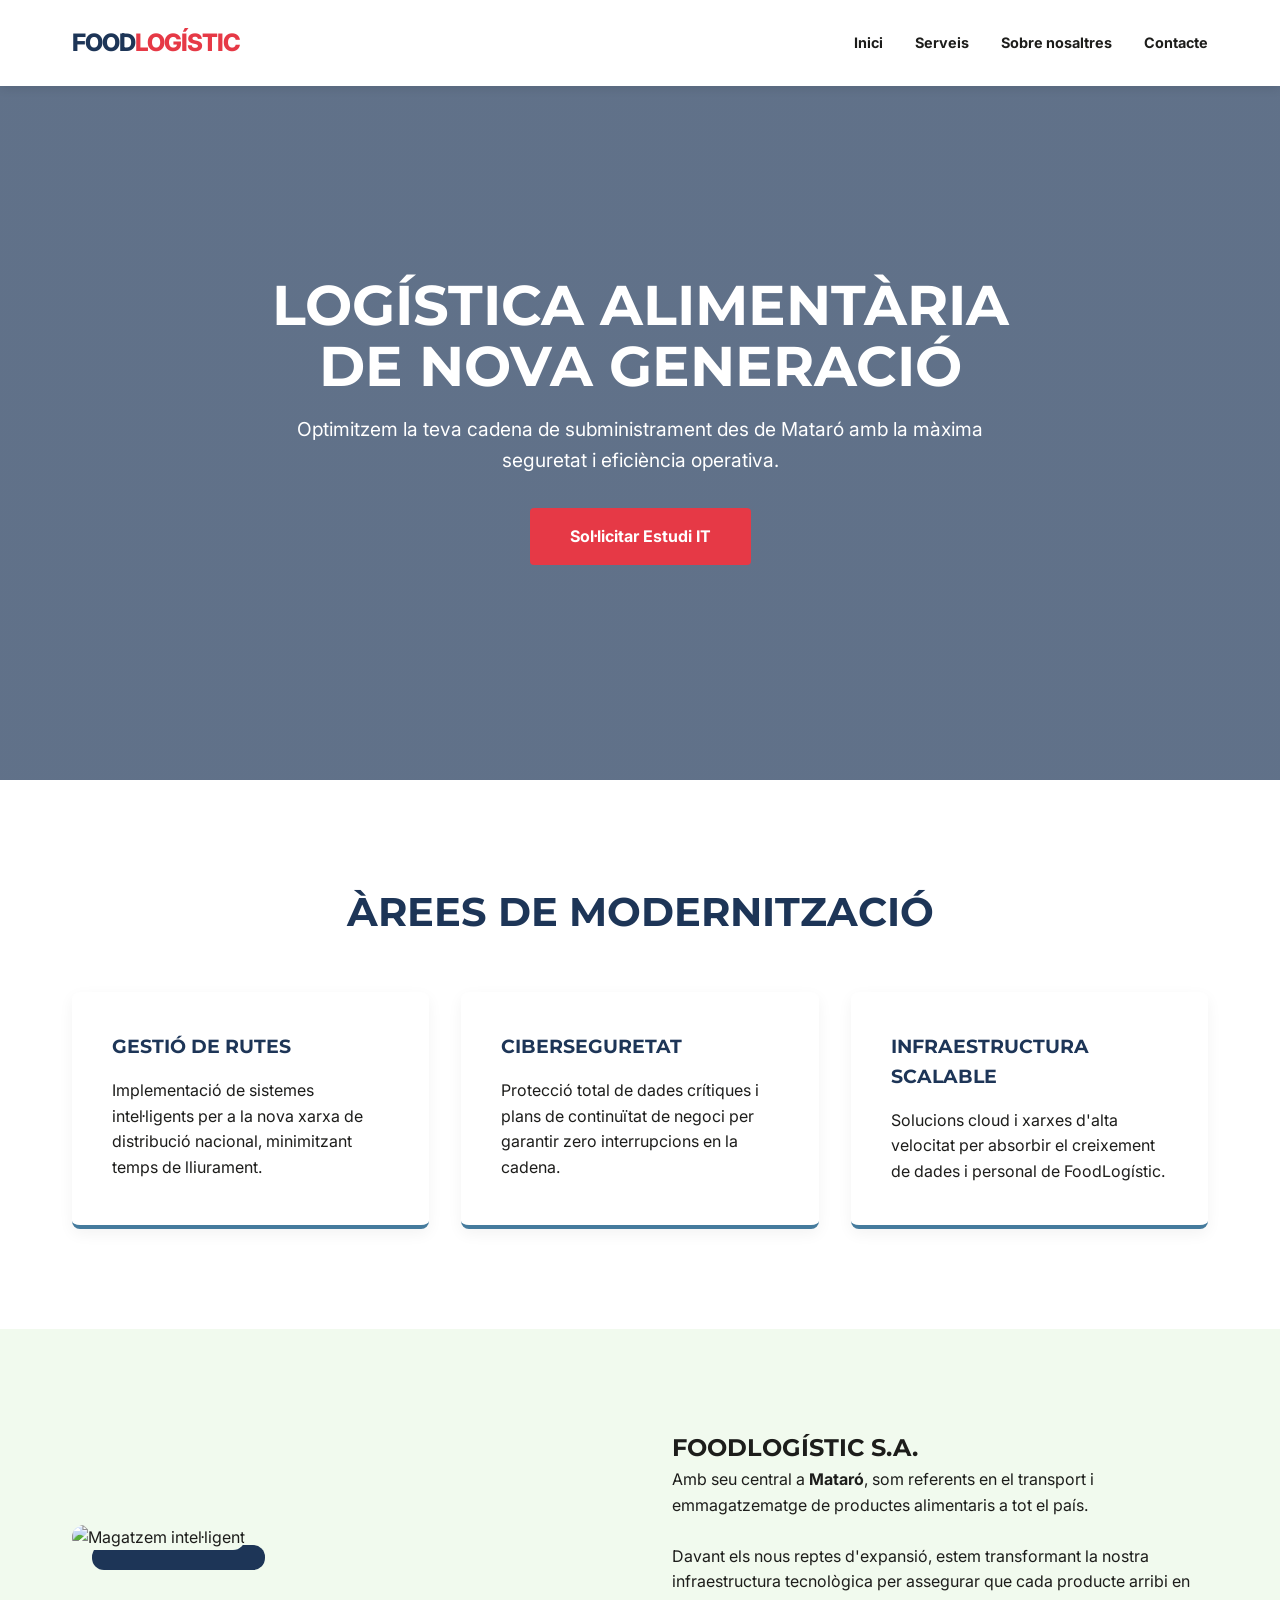
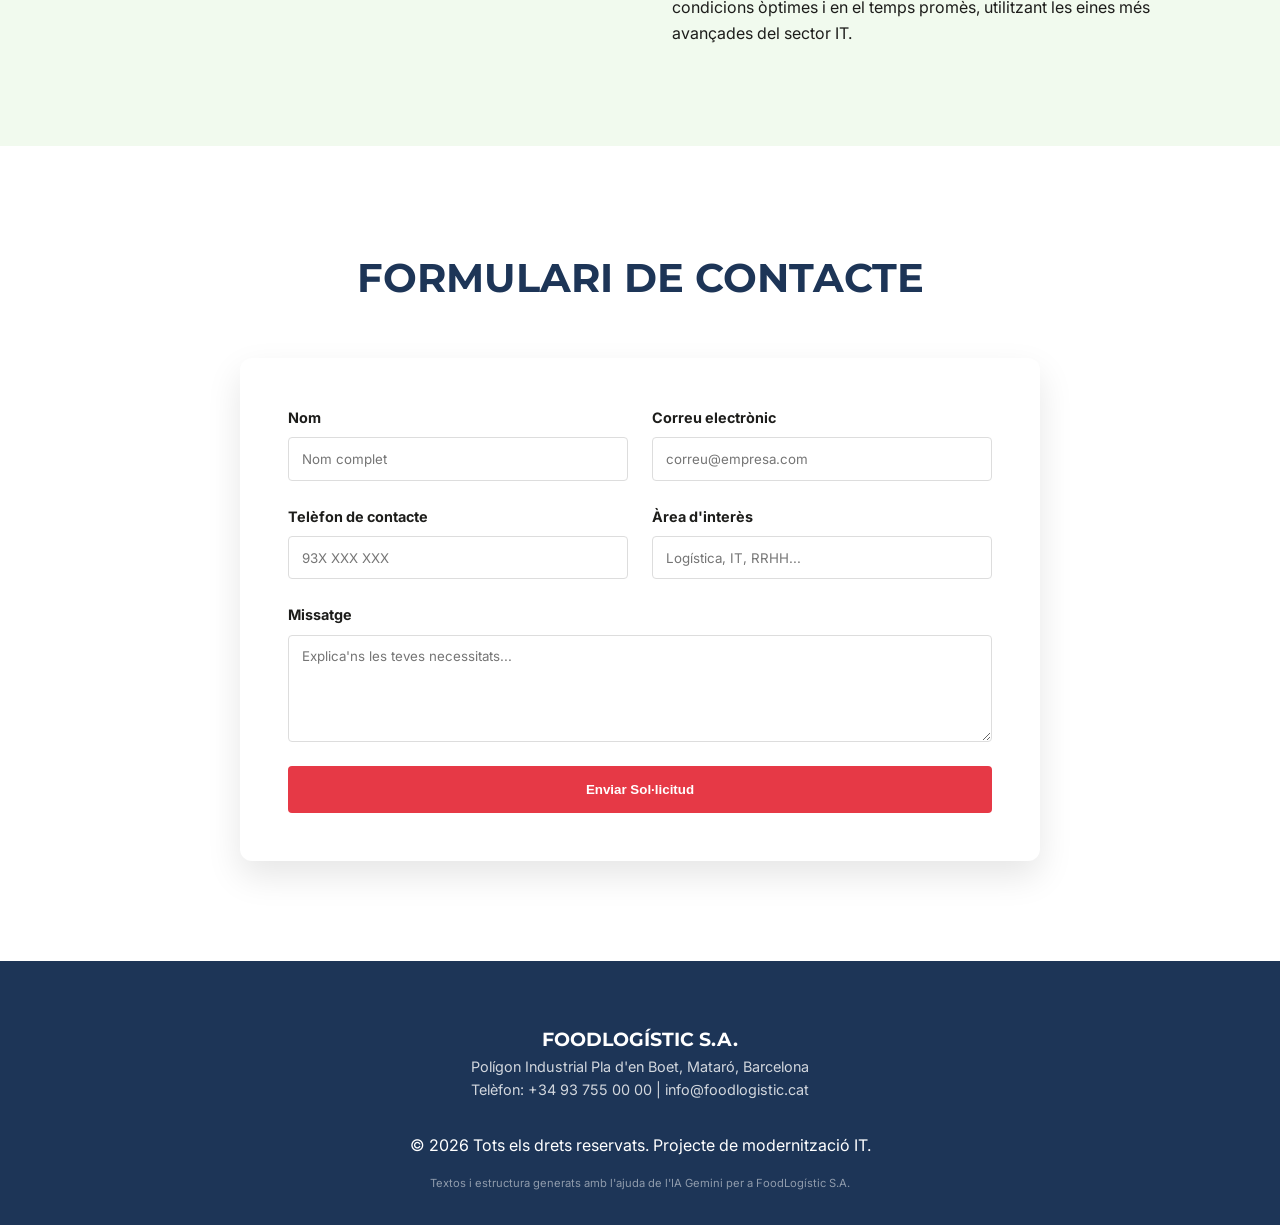
==== docs/index.html @ 60eb93a6 "xxx" ====
<!DOCTYPE html>
<html lang="ca">
<head>
    <meta charset="UTF-8">
    <meta name="viewport" content="width=device-width, initial-scale=1.0">
    <title>FoodLogístic S.A. | Logística Alimentària a Mataró</title>
    
    <link href="https://fonts.googleapis.com/css2?family=Inter:wght@400;700&family=Montserrat:wght@800&display=swap" rel="stylesheet">
    
    <style>
        /* --- VARIABLES CSS --- */
        :root {
            --primary: #e63946;        /* Vermell Accent */
            --secondary: #1d3557;      /* Blau Corporatiu */
            --accent: #457b9d;         /* Blau Clar */
            --bg-light: #f1faee;       /* Fons clar */
            --text-dark: #1d1d1b;      /* Text principal */
            --white: #ffffff;
            --transition: all 0.3s ease;
        }

        /* --- RESET I ESTILS GENERALS --- */
        * {
            margin: 0;
            padding: 0;
            box-sizing: border-box;
        }

        body {
            font-family: 'Inter', sans-serif;
            line-height: 1.6;
            color: var(--text-dark);
            scroll-behavior: smooth;
        }

        .container {
            max-width: 1200px;
            margin: 0 auto;
            padding: 0 2rem;
        }

        h1, h2, h3 {
            font-family: 'Montserrat', sans-serif;
            text-transform: uppercase;
        }

        ul { list-style: none; }
        a { text-decoration: none; color: inherit; }

        /* --- NAVEGACIÓ --- */
        header {
            background-color: var(--white);
            padding: 1.5rem 0;
            position: fixed;
            width: 100%;
            top: 0;
            z-index: 1000;
            box-shadow: 0 2px 10px rgba(0,0,0,0.1);
        }

        nav {
            display: flex;
            justify-content: space-between;
            align-items: center;
        }

        .logo {
            font-size: 1.5rem;
            font-weight: 800;
            color: var(--secondary);
            letter-spacing: -1px;
        }

        .logo span { color: var(--primary); }

        .nav-links {
            display: flex;
            gap: 2rem;
        }

        .nav-links a {
            font-weight: 700;
            font-size: 0.9rem;
            transition: var(--transition);
        }

        .nav-links a:hover { color: var(--primary); }

        /* --- SECCIÓ INICI (HERO) --- */
        #inici {
            height: 80vh;
            background: linear-gradient(rgba(29, 53, 87, 0.7), rgba(29, 53, 87, 0.7)), 
                        url('https://images.unsplash.com/photo-1586528116311-ad8dd3c8310d?auto=format&fit=crop&q=80&w=1600') no-repeat center center/cover;
            display: flex;
            align-items: center;
            justify-content: center;
            text-align: center;
            color: var(--white);
            margin-top: 60px;
        }

        .hero-content h1 { font-size: 3.5rem; margin-bottom: 1rem; line-height: 1.1; }
        .hero-content p { font-size: 1.2rem; margin-bottom: 2rem; max-width: 700px; margin-inline: auto; }

        .btn {
            display: inline-block;
            padding: 1rem 2.5rem;
            background-color: var(--primary);
            color: var(--white);
            font-weight: 700;
            border-radius: 4px;
            transition: var(--transition);
            border: none;
            cursor: pointer;
        }

        .btn:hover { background-color: #c92a35; transform: translateY(-3px); }

        /* --- SECCIÓ SERVEIS --- */
        section { padding: 100px 0; }
        .section-title { text-align: center; margin-bottom: 3rem; font-size: 2.5rem; color: var(--secondary); }

        .services-grid {
            display: grid;
            grid-template-columns: repeat(auto-fit, minmax(300px, 1fr));
            gap: 2rem;
        }

        .service-card {
            background: var(--white);
            padding: 2.5rem;
            border-radius: 8px;
            box-shadow: 0 5px 15px rgba(0,0,0,0.05);
            border-bottom: 4px solid var(--accent);
            transition: var(--transition);
        }

        .service-card:hover { transform: translateY(-10px); border-bottom-color: var(--primary); }
        .service-card h3 { margin-bottom: 1rem; color: var(--secondary); }

        /* --- SOBRE NOSALTRES --- */
        #sobre-nosaltres { background-color: var(--bg-light); }
        .about-flex { display: flex; align-items: center; gap: 4rem; flex-wrap: wrap; }
        .about-text { flex: 1; min-width: 300px; }
        .about-image { flex: 1; min-width: 300px; }
        .about-image img { width: 100%; border-radius: 12px; box-shadow: 20px 20px 0 var(--secondary); }

        /* --- CONTACTE (FORMULARI) --- */
        .contact-wrapper {
            max-width: 800px;
            margin: 0 auto;
            background: var(--white);
            padding: 3rem;
            border-radius: 12px;
            box-shadow: 0 15px 35px rgba(0,0,0,0.1);
        }

        .form-grid {
            display: grid;
            grid-template-columns: 1fr 1fr;
            gap: 1.5rem;
            margin-bottom: 1.5rem;
        }

        .form-group { display: flex; flex-direction: column; }
        .form-group label { font-weight: 700; margin-bottom: 0.5rem; font-size: 0.9rem; }
        .form-group input, .form-group textarea {
            padding: 0.8rem;
            border: 1px solid #ddd;
            border-radius: 4px;
            font-family: inherit;
        }

        .full-width { grid-column: span 2; }

        #form-feedback {
            display: none;
            margin-top: 1.5rem;
            padding: 1rem;
            background-color: #d4edda;
            color: #155724;
            border-radius: 4px;
            text-align: center;
        }

        /* --- FOOTER --- */
        footer {
            background-color: var(--secondary);
            color: var(--white);
            padding: 4rem 0 2rem;
            text-align: center;
        }

        .footer-info { margin-bottom: 2rem; }
        .footer-info p { opacity: 0.8; font-size: 0.9rem; }

        /* --- RESPONSIVE --- */
        @media (max-width: 768px) {
            .nav-links { display: none; }
            .hero-content h1 { font-size: 2.2rem; }
            .form-grid { grid-template-columns: 1fr; }
            .full-width { grid-column: span 1; }
        }
    </style>
</head>
<body>

    <header>
        <div class="container">
            <nav>
                <div class="logo">FOOD<span>LOGÍSTIC</span></div>
                <ul class="nav-links">
                    <li><a href="#inici">Inici</a></li>
                    <li><a href="#serveis">Serveis</a></li>
                    <li><a href="#sobre-nosaltres">Sobre nosaltres</a></li>
                    <li><a href="#contacte">Contacte</a></li>
                </ul>
            </nav>
        </div>
    </header>

    <main>
        <section id="inici">
            <div class="container">
                <div class="hero-content">
                    <h1>Logística Alimentària <br>de Nova Generació</h1>
                    <p>Optimitzem la teva cadena de subministrament des de Mataró amb la màxima seguretat i eficiència operativa.</p>
                    <a href="#contacte" class="btn">Sol·licitar Estudi IT</a>
                </div>
            </div>
        </section>

        <section id="serveis">
            <div class="container">
                <h2 class="section-title">Àrees de Modernització</h2>
                <div class="services-grid">
                    <div class="service-card">
                        <h3>Gestió de Rutes</h3>
                        <p>Implementació de sistemes intel·ligents per a la nova xarxa de distribució nacional, minimitzant temps de lliurament.</p>
                    </div>
                    <div class="service-card">
                        <h3>Ciberseguretat</h3>
                        <p>Protecció total de dades crítiques i plans de continuïtat de negoci per garantir zero interrupcions en la cadena.</p>
                    </div>
                    <div class="service-card">
                        <h3>Infraestructura Scalable</h3>
                        <p>Solucions cloud i xarxes d'alta velocitat per absorbir el creixement de dades i personal de FoodLogístic.</p>
                    </div>
                </div>
            </div>
        </section>

        <section id="sobre-nosaltres">
            <div class="container">
                <div class="about-flex">
                    <div class="about-image">
                        <img src="https://images.unsplash.com/photo-1553413077-190dd305871c?auto=format&fit=crop&q=80&w=800" alt="Magatzem intel·ligent">
                    </div>
                    <div class="about-text">
                        <h2>FoodLogístic S.A.</h2>
                        <p>Amb seu central a <strong>Mataró</strong>, som referents en el transport i emmagatzematge de productes alimentaris a tot el país.</p>
                        <br>
                        <p>Davant els nous reptes d'expansió, estem transformant la nostra infraestructura tecnològica per assegurar que cada producte arribi en condicions òptimes i en el temps promès, utilitzant les eines més avançades del sector IT.</p>
                    </div>
                </div>
            </div>
        </section>

        <section id="contacte">
            <div class="container">
                <h2 class="section-title">Formulari de Contacte</h2>
                <div class="contact-wrapper">
                    <form id="foodLogisticForm">
                        <div class="form-grid">
                            <div class="form-group">
                                <label for="nom">Nom</label>
                                <input type="text" id="nom" name="nom" required placeholder="Nom complet">
                            </div>
                            <div class="form-group">
                                <label for="email">Correu electrònic</label>
                                <input type="email" id="email" name="email" required placeholder="correu@empresa.com">
                            </div>
                            <div class="form-group">
                                <label for="telefon">Telèfon de contacte</label>
                                <input type="tel" id="telefon" name="telefon" placeholder="93X XXX XXX">
                            </div>
                            <div class="form-group">
                                <label for="area">Àrea d'interès</label>
                                <input type="text" id="area" placeholder="Logística, IT, RRHH...">
                            </div>
                            <div class="form-group full-width">
                                <label for="missatge">Missatge</label>
                                <textarea id="missatge" name="missatge" rows="5" required placeholder="Explica'ns les teves necessitats..."></textarea>
                            </div>
                        </div>
                        <button type="submit" class="btn" style="width: 100%;">Enviar Sol·licitud</button>
                    </form>
                    <div id="form-feedback">
                        S'ha enviat el missatge correctament. El departament corresponent es posarà en contacte amb vosaltres.
                    </div>
                </div>
            </div>
        </section>
    </main>

    <footer>
        <div class="container">
            <div class="footer-info">
                <h3>FOODLOGÍSTIC S.A.</h3>
                <p>Polígon Industrial Pla d'en Boet, Mataró, Barcelona</p>
                <p>Telèfon: +34 93 755 00 00 | info@foodlogistic.cat</p>
            </div>
            <p>&copy; 2026 Tots els drets reservats. Projecte de modernització IT.</p>
            <p style="font-size: 0.7rem; margin-top: 1rem; opacity: 0.5;">Textos i estructura generats amb l'ajuda de l'IA Gemini per a FoodLogístic S.A.</p>
        </div>
    </footer>

    <script>
        document.addEventListener('DOMContentLoaded', () => {
            const form = document.getElementById('foodLogisticForm');
            const feedback = document.getElementById('form-feedback');

            /**
             * Gestió de l'enviament del formulari
             */
            form.addEventListener('submit', (e) => {
                e.preventDefault();

                // Recollida de dades
                const dades = {
                    nom: document.getElementById('nom').value,
                    email: document.getElementById('email').value,
                    tel: document.getElementById('telefon').value,
                    msg: document.getElementById('missatge').value
                };

                // Simulació d'enviament
                console.log("Processant enviament per a FoodLogístic...", dades);

                // Resposta visual
                form.style.opacity = '0.3';
                form.style.pointerEvents = 'none';
                feedback.style.display = 'block';

                // Neteja opcional després de 5 segons
                setTimeout(() => {
                    form.reset();
                    form.style.opacity = '1';
                    form.style.pointerEvents = 'all';
                    feedback.style.display = 'none';
                }, 5000);
            });

            /**
             * Efecte de capçalera al fer scroll
             */
            window.addEventListener('scroll', () => {
                const header = document.querySelector('header');
                if (window.scrollY > 50) {
                    header.style.padding = '0.8rem 0';
                } else {
                    header.style.padding = '1.5rem 0';
                }
            });
        });
    </script>
</body>
</html>
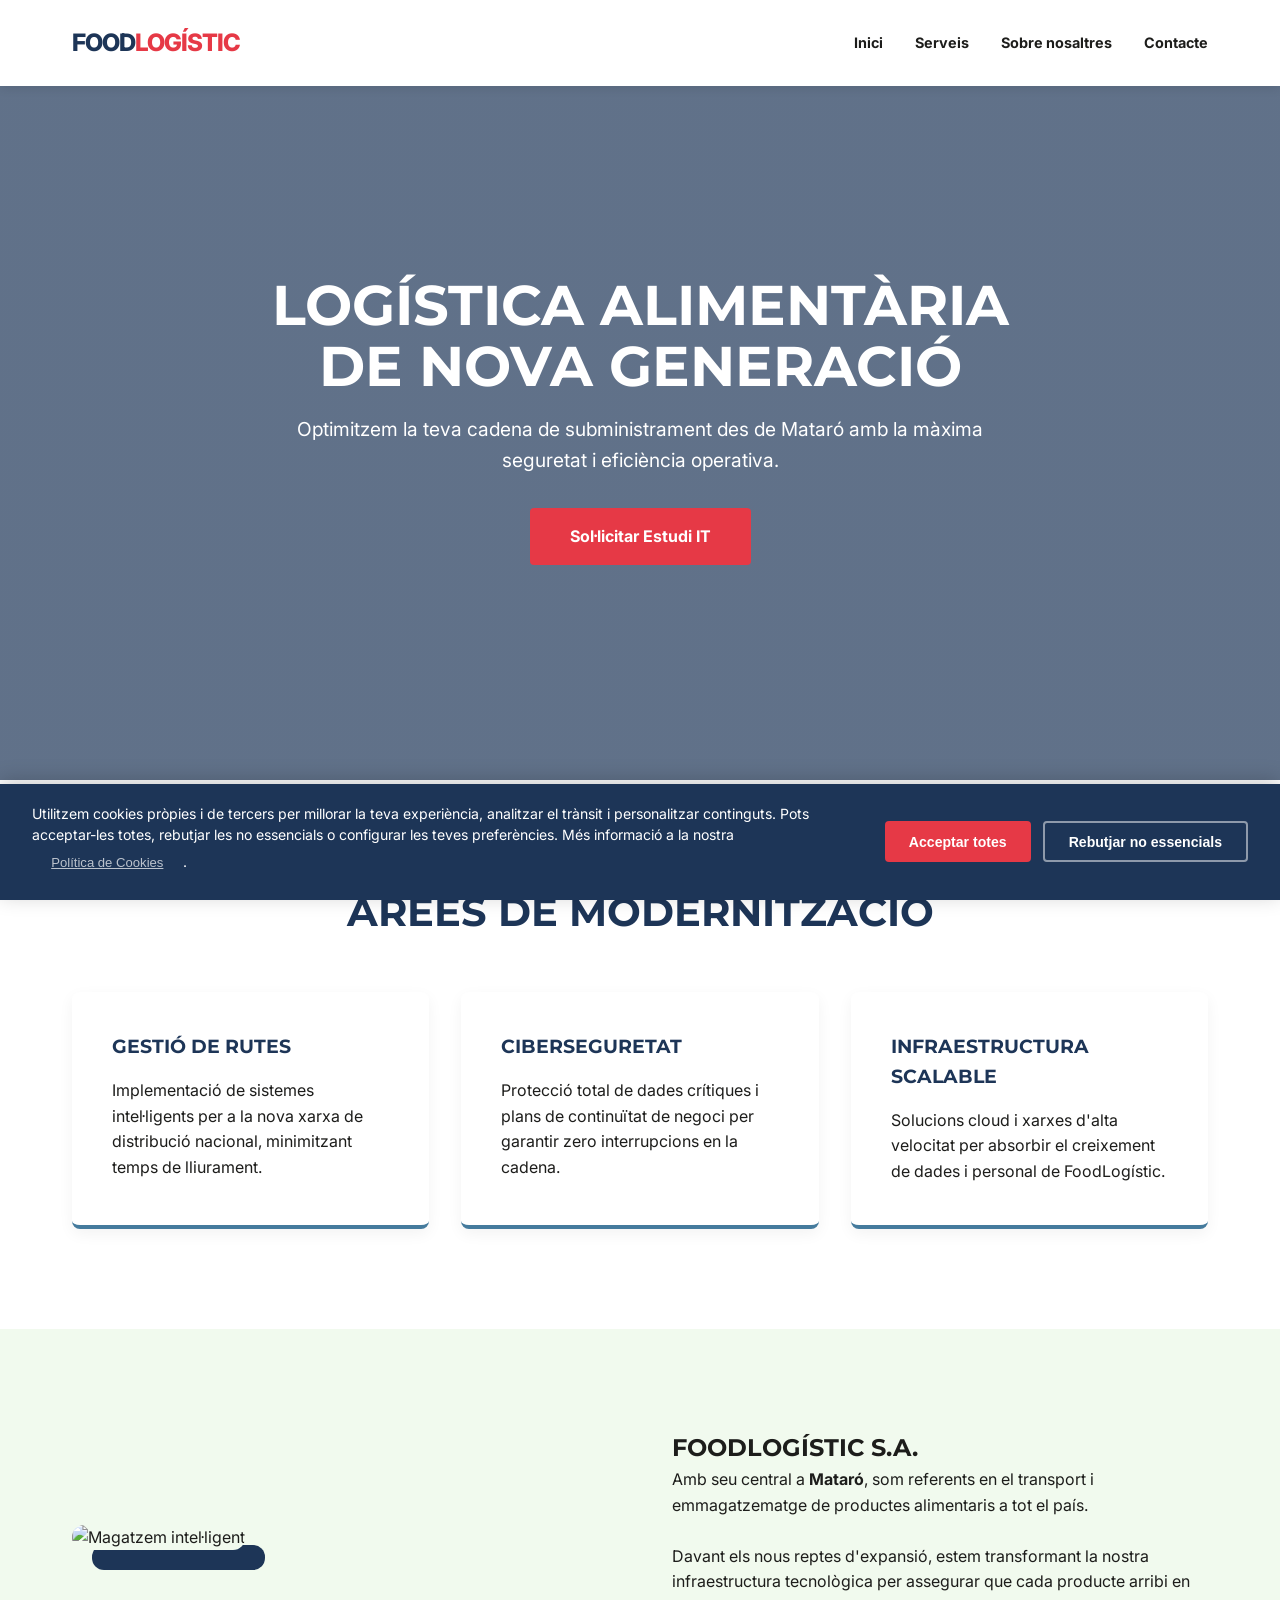
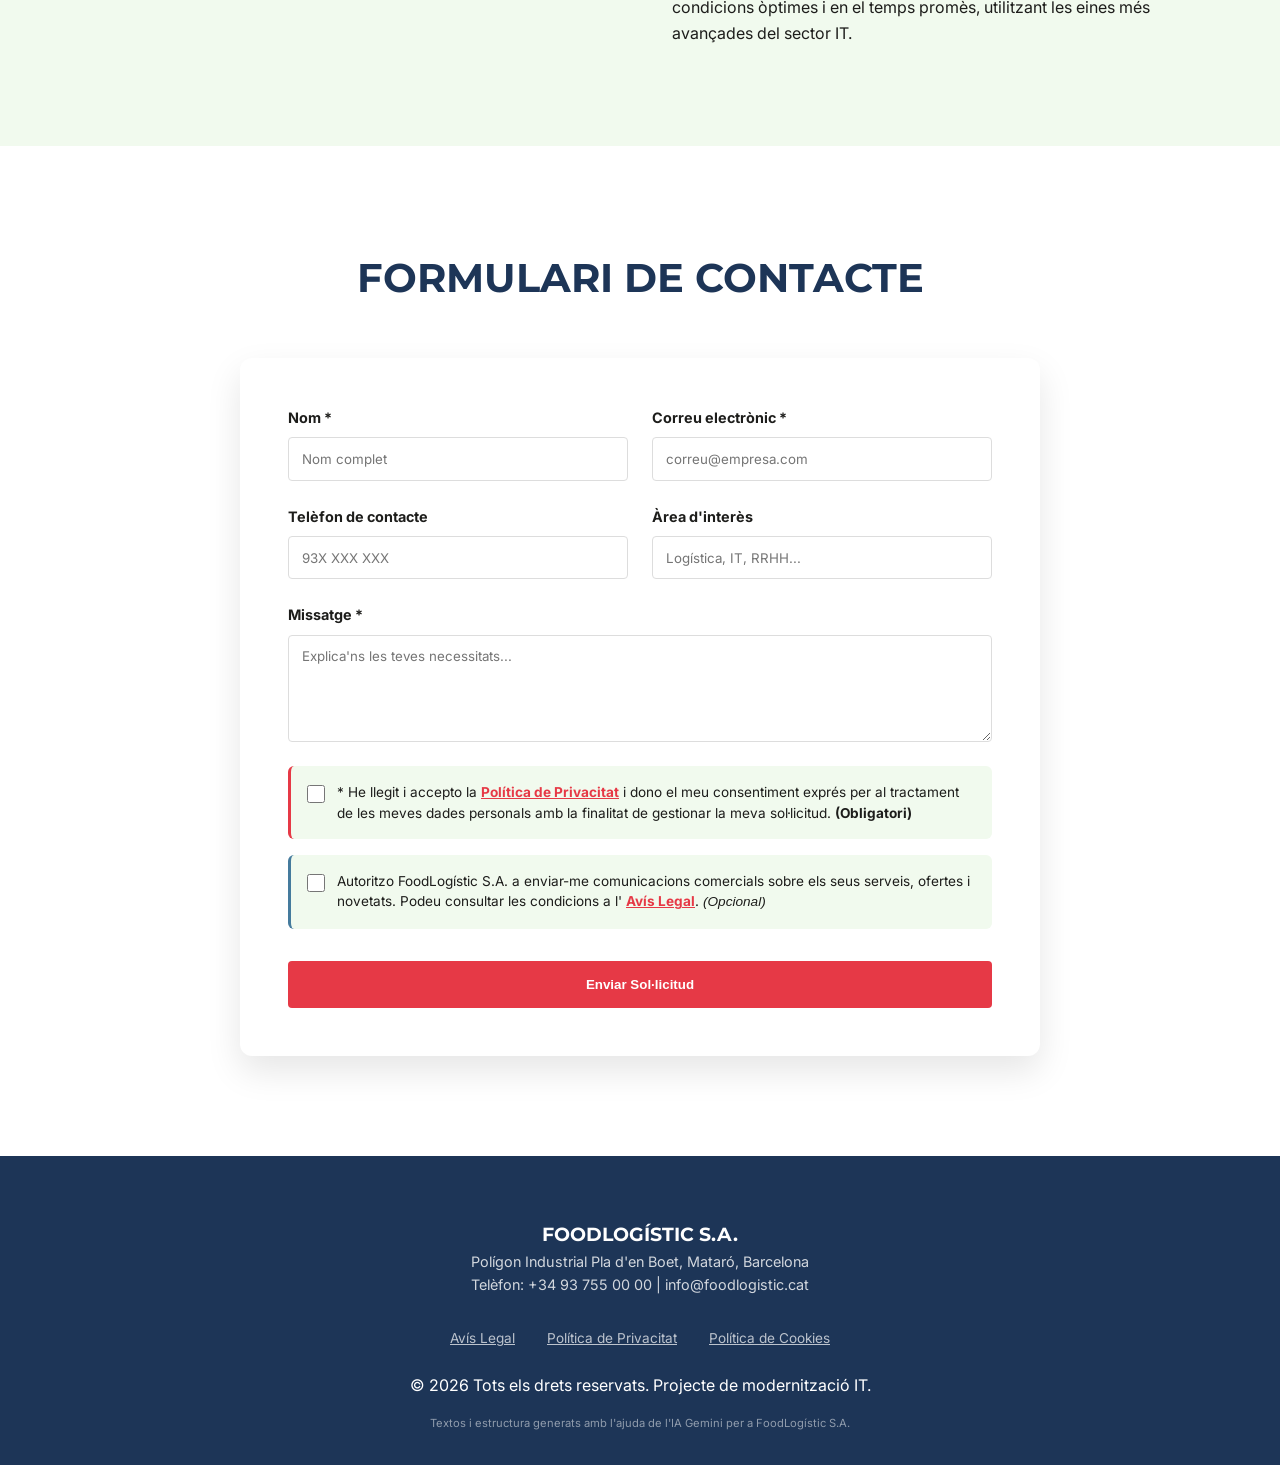
==== commit 0c1ecc59: "index html" ====
--- a/docs/index.html
+++ b/docs/index.html
@@ -10,43 +10,29 @@
     <style>
         /* --- VARIABLES CSS --- */
         :root {
-            --primary: #e63946;        /* Vermell Accent */
-            --secondary: #1d3557;      /* Blau Corporatiu */
-            --accent: #457b9d;         /* Blau Clar */
-            --bg-light: #f1faee;       /* Fons clar */
-            --text-dark: #1d1d1b;      /* Text principal */
+            --primary: #e63946;
+            --secondary: #1d3557;
+            --accent: #457b9d;
+            --bg-light: #f1faee;
+            --text-dark: #1d1d1b;
             --white: #ffffff;
             --transition: all 0.3s ease;
         }
-
-        /* --- RESET I ESTILS GENERALS --- */
-        * {
-            margin: 0;
-            padding: 0;
-            box-sizing: border-box;
-        }
-
+ 
+        * { margin: 0; padding: 0; box-sizing: border-box; }
+ 
         body {
             font-family: 'Inter', sans-serif;
             line-height: 1.6;
             color: var(--text-dark);
             scroll-behavior: smooth;
         }
-
-        .container {
-            max-width: 1200px;
-            margin: 0 auto;
-            padding: 0 2rem;
-        }
-
-        h1, h2, h3 {
-            font-family: 'Montserrat', sans-serif;
-            text-transform: uppercase;
-        }
-
+ 
+        .container { max-width: 1200px; margin: 0 auto; padding: 0 2rem; }
+        h1, h2, h3 { font-family: 'Montserrat', sans-serif; text-transform: uppercase; }
         ul { list-style: none; }
         a { text-decoration: none; color: inherit; }
-
+ 
         /* --- NAVEGACIÓ --- */
         header {
             background-color: var(--white);
@@ -57,36 +43,17 @@
             z-index: 1000;
             box-shadow: 0 2px 10px rgba(0,0,0,0.1);
         }
-
-        nav {
-            display: flex;
-            justify-content: space-between;
-            align-items: center;
-        }
-
-        .logo {
-            font-size: 1.5rem;
-            font-weight: 800;
-            color: var(--secondary);
-            letter-spacing: -1px;
-        }
-
+ 
+        nav { display: flex; justify-content: space-between; align-items: center; }
+ 
+        .logo { font-size: 1.5rem; font-weight: 800; color: var(--secondary); letter-spacing: -1px; }
         .logo span { color: var(--primary); }
-
-        .nav-links {
-            display: flex;
-            gap: 2rem;
-        }
-
-        .nav-links a {
-            font-weight: 700;
-            font-size: 0.9rem;
-            transition: var(--transition);
-        }
-
+ 
+        .nav-links { display: flex; gap: 2rem; }
+        .nav-links a { font-weight: 700; font-size: 0.9rem; transition: var(--transition); }
         .nav-links a:hover { color: var(--primary); }
-
-        /* --- SECCIÓ INICI (HERO) --- */
+ 
+        /* --- HERO --- */
         #inici {
             height: 80vh;
             background: linear-gradient(rgba(29, 53, 87, 0.7), rgba(29, 53, 87, 0.7)), 
@@ -98,10 +65,10 @@
             color: var(--white);
             margin-top: 60px;
         }
-
+ 
         .hero-content h1 { font-size: 3.5rem; margin-bottom: 1rem; line-height: 1.1; }
         .hero-content p { font-size: 1.2rem; margin-bottom: 2rem; max-width: 700px; margin-inline: auto; }
-
+ 
         .btn {
             display: inline-block;
             padding: 1rem 2.5rem;
@@ -113,19 +80,18 @@
             border: none;
             cursor: pointer;
         }
-
         .btn:hover { background-color: #c92a35; transform: translateY(-3px); }
-
-        /* --- SECCIÓ SERVEIS --- */
+ 
+        /* --- SECCIONS --- */
         section { padding: 100px 0; }
         .section-title { text-align: center; margin-bottom: 3rem; font-size: 2.5rem; color: var(--secondary); }
-
+ 
         .services-grid {
             display: grid;
             grid-template-columns: repeat(auto-fit, minmax(300px, 1fr));
             gap: 2rem;
         }
-
+ 
         .service-card {
             background: var(--white);
             padding: 2.5rem;
@@ -134,18 +100,17 @@
             border-bottom: 4px solid var(--accent);
             transition: var(--transition);
         }
-
         .service-card:hover { transform: translateY(-10px); border-bottom-color: var(--primary); }
         .service-card h3 { margin-bottom: 1rem; color: var(--secondary); }
-
+ 
         /* --- SOBRE NOSALTRES --- */
         #sobre-nosaltres { background-color: var(--bg-light); }
         .about-flex { display: flex; align-items: center; gap: 4rem; flex-wrap: wrap; }
         .about-text { flex: 1; min-width: 300px; }
         .about-image { flex: 1; min-width: 300px; }
         .about-image img { width: 100%; border-radius: 12px; box-shadow: 20px 20px 0 var(--secondary); }
-
-        /* --- CONTACTE (FORMULARI) --- */
+ 
+        /* --- CONTACTE --- */
         .contact-wrapper {
             max-width: 800px;
             margin: 0 auto;
@@ -154,14 +119,14 @@
             border-radius: 12px;
             box-shadow: 0 15px 35px rgba(0,0,0,0.1);
         }
-
+ 
         .form-grid {
             display: grid;
             grid-template-columns: 1fr 1fr;
             gap: 1.5rem;
             margin-bottom: 1.5rem;
         }
-
+ 
         .form-group { display: flex; flex-direction: column; }
         .form-group label { font-weight: 700; margin-bottom: 0.5rem; font-size: 0.9rem; }
         .form-group input, .form-group textarea {
@@ -170,9 +135,51 @@
             border-radius: 4px;
             font-family: inherit;
         }
-
+        .form-group input:focus, .form-group textarea:focus {
+            outline: 2px solid var(--accent);
+            border-color: var(--accent);
+        }
+ 
         .full-width { grid-column: span 2; }
-
+ 
+        /* --- CHECKBOXES CONSENTIMENT --- */
+        .checkbox-group {
+            display: flex;
+            align-items: flex-start;
+            gap: 0.75rem;
+            margin-bottom: 1rem;
+            padding: 1rem;
+            background: var(--bg-light);
+            border-radius: 6px;
+            border-left: 3px solid var(--accent);
+        }
+ 
+        .checkbox-group input[type="checkbox"] {
+            margin-top: 3px;
+            width: 18px;
+            height: 18px;
+            flex-shrink: 0;
+            accent-color: var(--primary);
+            cursor: pointer;
+        }
+ 
+        .checkbox-group label {
+            font-size: 0.85rem;
+            line-height: 1.5;
+            color: var(--text-dark);
+            cursor: pointer;
+        }
+ 
+        .checkbox-group label a {
+            color: var(--primary);
+            text-decoration: underline;
+            font-weight: 700;
+        }
+ 
+        .checkbox-group label a:hover { color: var(--secondary); }
+ 
+        .checkbox-required { border-left-color: var(--primary); }
+ 
         #form-feedback {
             display: none;
             margin-top: 1.5rem;
@@ -182,7 +189,7 @@
             border-radius: 4px;
             text-align: center;
         }
-
+ 
         /* --- FOOTER --- */
         footer {
             background-color: var(--secondary);
@@ -190,21 +197,379 @@
             padding: 4rem 0 2rem;
             text-align: center;
         }
-
+ 
         .footer-info { margin-bottom: 2rem; }
         .footer-info p { opacity: 0.8; font-size: 0.9rem; }
-
+ 
+        .footer-links {
+            display: flex;
+            justify-content: center;
+            gap: 2rem;
+            margin-bottom: 1.5rem;
+            flex-wrap: wrap;
+        }
+ 
+        .footer-links a {
+            color: rgba(255,255,255,0.7);
+            font-size: 0.85rem;
+            text-decoration: underline;
+            transition: var(--transition);
+        }
+ 
+        .footer-links a:hover { color: var(--white); }
+ 
+        /* ============================================
+           MODALS: AVÍS LEGAL, PRIVACITAT, COOKIES
+        ============================================ */
+        .modal-overlay {
+            display: none;
+            position: fixed;
+            inset: 0;
+            background: rgba(29, 53, 87, 0.7);
+            z-index: 9000;
+            justify-content: center;
+            align-items: flex-start;
+            padding: 2rem;
+            overflow-y: auto;
+        }
+ 
+        .modal-overlay.active { display: flex; }
+ 
+        .modal-box {
+            background: var(--white);
+            max-width: 820px;
+            width: 100%;
+            border-radius: 12px;
+            padding: 3rem;
+            position: relative;
+            margin: auto;
+            box-shadow: 0 20px 60px rgba(0,0,0,0.3);
+            animation: modalIn 0.3s ease;
+        }
+ 
+        @keyframes modalIn {
+            from { opacity: 0; transform: translateY(-30px); }
+            to   { opacity: 1; transform: translateY(0); }
+        }
+ 
+        .modal-close {
+            position: absolute;
+            top: 1.2rem;
+            right: 1.5rem;
+            background: none;
+            border: none;
+            font-size: 1.8rem;
+            cursor: pointer;
+            color: var(--secondary);
+            line-height: 1;
+            transition: var(--transition);
+        }
+        .modal-close:hover { color: var(--primary); transform: scale(1.2); }
+ 
+        .modal-box h2 {
+            font-size: 1.6rem;
+            color: var(--secondary);
+            margin-bottom: 1.5rem;
+            padding-bottom: 1rem;
+            border-bottom: 3px solid var(--primary);
+        }
+ 
+        .modal-box h3 {
+            font-size: 1rem;
+            color: var(--secondary);
+            margin: 1.5rem 0 0.5rem;
+            text-transform: uppercase;
+            letter-spacing: 0.5px;
+        }
+ 
+        .modal-box p, .modal-box li {
+            font-size: 0.92rem;
+            line-height: 1.7;
+            color: #333;
+            margin-bottom: 0.5rem;
+        }
+ 
+        .modal-box ul {
+            list-style: disc;
+            padding-left: 1.5rem;
+            margin-bottom: 1rem;
+        }
+ 
+        .modal-box table {
+            width: 100%;
+            border-collapse: collapse;
+            margin: 1rem 0;
+            font-size: 0.88rem;
+        }
+ 
+        .modal-box th {
+            background: var(--secondary);
+            color: var(--white);
+            padding: 0.6rem 0.8rem;
+            text-align: left;
+            font-family: 'Inter', sans-serif;
+            text-transform: none;
+        }
+ 
+        .modal-box td {
+            padding: 0.6rem 0.8rem;
+            border-bottom: 1px solid #eee;
+        }
+ 
+        .modal-box tr:nth-child(even) td { background: var(--bg-light); }
+ 
+        /* ============================================
+           BANNER COOKIES
+        ============================================ */
+        #cookie-banner {
+            position: fixed;
+            bottom: 0;
+            left: 0;
+            right: 0;
+            background: var(--secondary);
+            color: var(--white);
+            padding: 1.2rem 2rem;
+            z-index: 8000;
+            display: flex;
+            align-items: center;
+            justify-content: space-between;
+            gap: 1.5rem;
+            flex-wrap: wrap;
+            box-shadow: 0 -4px 20px rgba(0,0,0,0.2);
+            transform: translateY(0);
+            transition: transform 0.4s ease;
+        }
+ 
+        #cookie-banner.hidden { transform: translateY(110%); }
+ 
+        #cookie-banner p {
+            font-size: 0.88rem;
+            line-height: 1.5;
+            flex: 1;
+            min-width: 250px;
+        }
+ 
+        #cookie-banner a {
+            color: #a8d8ea;
+            text-decoration: underline;
+        }
+ 
+        .cookie-btns { display: flex; gap: 0.75rem; flex-wrap: wrap; }
+ 
+        .btn-cookie-accept {
+            padding: 0.65rem 1.5rem;
+            background: var(--primary);
+            color: var(--white);
+            border: none;
+            border-radius: 4px;
+            font-weight: 700;
+            cursor: pointer;
+            font-size: 0.88rem;
+            transition: var(--transition);
+        }
+        .btn-cookie-accept:hover { background: #c92a35; }
+ 
+        .btn-cookie-reject {
+            padding: 0.65rem 1.5rem;
+            background: transparent;
+            color: var(--white);
+            border: 2px solid rgba(255,255,255,0.5);
+            border-radius: 4px;
+            font-weight: 700;
+            cursor: pointer;
+            font-size: 0.88rem;
+            transition: var(--transition);
+        }
+        .btn-cookie-reject:hover { border-color: var(--white); background: rgba(255,255,255,0.1); }
+ 
+        .btn-cookie-config {
+            padding: 0.65rem 1.2rem;
+            background: transparent;
+            color: rgba(255,255,255,0.7);
+            border: none;
+            cursor: pointer;
+            font-size: 0.82rem;
+            text-decoration: underline;
+            transition: var(--transition);
+        }
+        .btn-cookie-config:hover { color: var(--white); }
+ 
         /* --- RESPONSIVE --- */
         @media (max-width: 768px) {
             .nav-links { display: none; }
             .hero-content h1 { font-size: 2.2rem; }
             .form-grid { grid-template-columns: 1fr; }
             .full-width { grid-column: span 1; }
+            .modal-box { padding: 2rem 1.5rem; }
+            #cookie-banner { flex-direction: column; align-items: flex-start; }
         }
     </style>
 </head>
+<script type="text/javascript">
+var sc_project=13221954; 
+var sc_invisible=1; 
+var sc_security="a94a6c61"; 
+</script>
+<script type="text/javascript" src="https://www.statcounter.com/counter/counter.js" async></script>
+<noscript><div class="statcounter"><a title="Web Analytics Made Easy - Statcounter" href="https://statcounter.com/" target="_blank"><img class="statcounter" src="https://c.statcounter.com/13221954/0/a94a6c61/1/" alt="Web Analytics Made Easy - Statcounter" referrerPolicy="no-referrer-when-downgrade"></a></div></noscript>
 <body>
-
+ 
+    <!-- ========== BANNER COOKIES ========== -->
+    <div id="cookie-banner">
+        <p>
+            Utilitzem cookies pròpies i de tercers per millorar la teva experiència, analitzar el trànsit i personalitzar continguts. 
+            Pots acceptar-les totes, rebutjar les no essencials o configurar les teves preferències. 
+            Més informació a la nostra <button class="btn-cookie-config" onclick="openModal('modal-cookies')">Política de Cookies</button>.
+        </p>
+        <div class="cookie-btns">
+            <button class="btn-cookie-accept" onclick="acceptCookies()">Acceptar totes</button>
+            <button class="btn-cookie-reject" onclick="rejectCookies()">Rebutjar no essencials</button>
+        </div>
+    </div>
+ 
+    <!-- ========== MODAL: AVÍS LEGAL ========== -->
+    <div id="modal-avis" class="modal-overlay" role="dialog" aria-modal="true" aria-labelledby="title-avis">
+        <div class="modal-box">
+            <button class="modal-close" onclick="closeModal('modal-avis')" aria-label="Tancar">&times;</button>
+            <h2 id="title-avis">Avís Legal</h2>
+ 
+            <h3>1. Identitat del Responsable</h3>
+            <p><strong>Denominació social:</strong> FoodLogístic S.A.<br>
+            <strong>NIF:</strong> A-XXXXXXXX<br>
+            <strong>Domicili social:</strong> Polígon Industrial Pla d'en Boet, s/n, 08302 Mataró (Barcelona)<br>
+            <strong>Telèfon:</strong> +34 93 755 00 00<br>
+            <strong>Correu electrònic:</strong> info@foodlogistic.cat<br>
+            <strong>Registre Mercantil:</strong> Inscrita al Registre Mercantil de Barcelona, Tom XXX, Foli XX, Full B-XXXXX.</p>
+ 
+            <h3>2. Objecte i Àmbit d'Aplicació</h3>
+            <p>El present Avís Legal regula l'accés, la navegació i l'ús del lloc web <strong>https://marc5444.github.io/food-logistics/</strong> (d'ara endavant, "el Web"), titularitat de FoodLogístic S.A. L'accés i ús del Web implica l'acceptació plena i sense reserves de totes les disposicions incloses en aquest Avís Legal.</p>
+ 
+            <h3>3. Propietat Intel·lectual i Industrial</h3>
+            <p>Tots els continguts del Web —textos, imatges, logotips, icones, codi font i disseny gràfic— són propietat de FoodLogístic S.A. o disposen de llicència d'ús, i estan protegits per la normativa vigent de propietat intel·lectual i industrial. Queda expressament prohibida la reproducció, distribució, comunicació pública o transformació de qualsevol element sense autorització escrita prèvia.</p>
+ 
+            <h3>4. Responsabilitat</h3>
+            <p>FoodLogístic S.A. no es responsabilitza dels danys o perjudicis derivats de l'ús incorrecte del Web, de la interrupció del servei per causes alienes a la seva voluntat ni dels continguts d'enllaços externs.</p>
+ 
+            <h3>5. Comunicacions Comercials</h3>
+            <p>Únicament enviarem comunicacions comercials als usuaris que hagin donat el seu consentiment exprés marcant la casella corresponent en el formulari de contacte. Podeu revocar el consentiment en qualsevol moment enviant un correu a <strong>info@foodlogistic.cat</strong> amb l'assumpte "Baixa comunicacions comercials".</p>
+ 
+            <h3>6. Llei Aplicable i Jurisdicció</h3>
+            <p>Aquest Avís Legal es regeix per la legislació espanyola. Per a qualsevol controvèrsia, les parts se sotmeten als jutjats i tribunals de la ciutat de Mataró, amb renúncia expressa a qualsevol altre fur que pogués correspondre'ls.</p>
+        </div>
+    </div>
+ 
+    <!-- ========== MODAL: POLÍTICA DE PRIVACITAT ========== -->
+    <div id="modal-privacitat" class="modal-overlay" role="dialog" aria-modal="true" aria-labelledby="title-priv">
+        <div class="modal-box">
+            <button class="modal-close" onclick="closeModal('modal-privacitat')" aria-label="Tancar">&times;</button>
+            <h2 id="title-priv">Política de Privacitat</h2>
+ 
+            <h3>1. Responsable del Tractament</h3>
+            <p><strong>FoodLogístic S.A.</strong> — Polígon Industrial Pla d'en Boet, s/n, 08302 Mataró (Barcelona) — info@foodlogistic.cat</p>
+ 
+            <h3>2. Finalitat del Tractament</h3>
+            <ul>
+                <li>Gestionar les sol·licituds rebudes a través del formulari de contacte.</li>
+                <li>Respondre consultes i facilitar informació sobre els nostres serveis.</li>
+                <li>Enviar comunicacions comercials, únicament si l'usuari n'ha donat el consentiment exprés.</li>
+            </ul>
+ 
+            <h3>3. Base Legal del Tractament</h3>
+            <ul>
+                <li><strong>Consentiment de l'interessat</strong> (art. 6.1.a RGPD): per al tractament de les dades del formulari i l'enviament de comunicacions comercials.</li>
+                <li><strong>Interès legítim</strong> (art. 6.1.f RGPD): per a la gestió administrativa interna i la seguretat del sistema.</li>
+            </ul>
+ 
+            <h3>4. Destinataris de les Dades</h3>
+            <p>Les dades no seran cedides a tercers, excepte per obligació legal o als proveïdors de serveis tecnològics (hosting, correu electrònic) que actuen com a encarregats del tractament amb les garanties adequades segons el RGPD.</p>
+ 
+            <h3>5. Temps de Conservació</h3>
+            <p>Les dades es conservaran durant el temps necessari per atendre la sol·licitud i, posteriorment, durant els terminis legalment exigits (màxim 3 anys per a dades de contacte sense relació contractual activa). Les dades per a comunicacions comercials es conservaran fins que l'interessat revoqui el consentiment.</p>
+ 
+            <h3>6. Drets ARSLOP</h3>
+            <p>L'interessat pot exercir els següents drets dirigint-se per escrit a <strong>info@foodlogistic.cat</strong> o per correu postal a l'adreça indicada, adjuntant còpia del DNI:</p>
+            <ul>
+                <li><strong>Accés:</strong> Conèixer quines dades personals tractem.</li>
+                <li><strong>Rectificació:</strong> Sol·licitar la correcció de dades inexactes.</li>
+                <li><strong>Supressió ("dret a l'oblit"):</strong> Demanar l'eliminació de les dades quan ja no siguin necessàries.</li>
+                <li><strong>Limitació:</strong> Sol·licitar la restricció del tractament en determinades circumstàncies.</li>
+                <li><strong>Oposició:</strong> Oposar-se al tractament per motius personals justificats.</li>
+                <li><strong>Portabilitat:</strong> Rebre les dades en format estructurat i d'ús comú.</li>
+            </ul>
+            <p>Així mateix, podeu presentar una reclamació davant l'<strong>Agència Espanyola de Protecció de Dades (AEPD)</strong> a través de <a href="https://www.aepd.es" target="_blank" style="color:var(--primary)">www.aepd.es</a>.</p>
+ 
+            <h3>7. Mesures de Seguretat</h3>
+            <p>FoodLogístic S.A. ha adoptat les mesures tècniques i organitzatives necessàries per garantir la seguretat de les dades personals i evitar-ne l'alteració, pèrdua, tractament o accés no autoritzat, d'acord amb l'article 32 del RGPD.</p>
+        </div>
+    </div>
+ 
+    <!-- ========== MODAL: POLÍTICA DE COOKIES ========== -->
+    <div id="modal-cookies" class="modal-overlay" role="dialog" aria-modal="true" aria-labelledby="title-cookies">
+        <div class="modal-box">
+            <button class="modal-close" onclick="closeModal('modal-cookies')" aria-label="Tancar">&times;</button>
+            <h2 id="title-cookies">Política de Cookies</h2>
+ 
+            <h3>1. Què són les Cookies?</h3>
+            <p>Les cookies són fitxers de text petits que s'emmagatzemen al vostre dispositiu quan visiteu un lloc web. Permeten recordar les vostres preferències i millorar la vostra experiència de navegació.</p>
+ 
+            <h3>2. Cookies que Utilitzem</h3>
+            <table>
+                <thead>
+                    <tr>
+                        <th>Nom</th>
+                        <th>Tipus</th>
+                        <th>Finalitat</th>
+                        <th>Durada</th>
+                        <th>Proveïdor</th>
+                    </tr>
+                </thead>
+                <tbody>
+                    <tr>
+                        <td>fl_cookie_consent</td>
+                        <td>Tècnica / essencial</td>
+                        <td>Desa la teva preferència sobre cookies</td>
+                        <td>1 any</td>
+                        <td>FoodLogístic S.A.</td>
+                    </tr>
+                    <tr>
+                        <td>sc_* (Statcounter)</td>
+                        <td>Analítica</td>
+                        <td>Mesura el trànsit i l'ús del web de forma anònima</td>
+                        <td>Sessió / 1 any</td>
+                        <td>Statcounter (IE)</td>
+                    </tr>
+                    <tr>
+                        <td>_ga, _gid</td>
+                        <td>Analítica</td>
+                        <td>Estadístiques d'ús agregades i anònimes</td>
+                        <td>2 anys / 24h</td>
+                        <td>Google Analytics</td>
+                    </tr>
+                </tbody>
+            </table>
+ 
+            <h3>3. Com Acceptar o Rebutjar les Cookies</h3>
+            <p>Podeu gestionar les cookies de tres maneres:</p>
+            <ul>
+                <li><strong>Banner de consentiment:</strong> En entrar al web, podeu acceptar-les totes o rebutjar les no essencials.</li>
+                <li><strong>Configuració del navegador:</strong> Podeu bloquejar o eliminar cookies des dels ajustos del vostre navegador (Chrome, Firefox, Safari, Edge).</li>
+                <li><strong>Eines d'opt-out:</strong> Per a Statcounter: <a href="https://statcounter.com/about/legal/#optout" target="_blank" style="color:var(--primary)">statcounter.com/optout</a>. Per a Google Analytics: <a href="https://tools.google.com/dlpage/gaoptout" target="_blank" style="color:var(--primary)">tools.google.com/gaoptout</a>.</li>
+            </ul>
+ 
+            <h3>4. Conseqüències de Rebutjar les Cookies</h3>
+            <p>El rebuig de cookies analítiques no afecta la funcionalitat del web. Únicament les cookies tècniques essencials s'instal·len sense consentiment, ja que són imprescindibles per al funcionament del lloc.</p>
+ 
+            <h3>5. Actualitzacions</h3>
+            <p>Aquesta política pot actualitzar-se periòdicament. La data de l'última actualització és: <strong>Gener 2026</strong>.</p>
+ 
+            <div style="margin-top:1.5rem; display:flex; gap:1rem; flex-wrap:wrap;">
+                <button class="btn" onclick="acceptCookies(); closeModal('modal-cookies')">Acceptar totes les cookies</button>
+                <button class="btn" style="background:var(--accent);" onclick="rejectCookies(); closeModal('modal-cookies')">Rebutjar no essencials</button>
+            </div>
+        </div>
+    </div>
+ 
+    <!-- ========== HEADER ========== -->
     <header>
         <div class="container">
             <nav>
@@ -218,8 +583,9 @@
             </nav>
         </div>
     </header>
-
+ 
     <main>
+        <!-- ========== HERO ========== -->
         <section id="inici">
             <div class="container">
                 <div class="hero-content">
@@ -229,7 +595,8 @@
                 </div>
             </div>
         </section>
-
+ 
+        <!-- ========== SERVEIS ========== -->
         <section id="serveis">
             <div class="container">
                 <h2 class="section-title">Àrees de Modernització</h2>
@@ -249,7 +616,8 @@
                 </div>
             </div>
         </section>
-
+ 
+        <!-- ========== SOBRE NOSALTRES ========== -->
         <section id="sobre-nosaltres">
             <div class="container">
                 <div class="about-flex">
@@ -265,19 +633,20 @@
                 </div>
             </div>
         </section>
-
+ 
+        <!-- ========== CONTACTE ========== -->
         <section id="contacte">
             <div class="container">
                 <h2 class="section-title">Formulari de Contacte</h2>
                 <div class="contact-wrapper">
-                    <form id="foodLogisticForm">
+                    <form id="foodLogisticForm" novalidate>
                         <div class="form-grid">
                             <div class="form-group">
-                                <label for="nom">Nom</label>
+                                <label for="nom">Nom *</label>
                                 <input type="text" id="nom" name="nom" required placeholder="Nom complet">
                             </div>
                             <div class="form-group">
-                                <label for="email">Correu electrònic</label>
+                                <label for="email">Correu electrònic *</label>
                                 <input type="email" id="email" name="email" required placeholder="correu@empresa.com">
                             </div>
                             <div class="form-group">
@@ -289,11 +658,34 @@
                                 <input type="text" id="area" placeholder="Logística, IT, RRHH...">
                             </div>
                             <div class="form-group full-width">
-                                <label for="missatge">Missatge</label>
+                                <label for="missatge">Missatge *</label>
                                 <textarea id="missatge" name="missatge" rows="5" required placeholder="Explica'ns les teves necessitats..."></textarea>
                             </div>
                         </div>
-                        <button type="submit" class="btn" style="width: 100%;">Enviar Sol·licitud</button>
+ 
+                        <!-- CHECKBOX 1: Consentiment dades (OBLIGATORI) -->
+                        <div class="checkbox-group checkbox-required">
+                            <input type="checkbox" id="consent-dades" name="consent-dades" required>
+                            <label for="consent-dades">
+                                * He llegit i accepto la 
+                                <a href="#" onclick="openModal('modal-privacitat'); return false;">Política de Privacitat</a> 
+                                i dono el meu consentiment exprés per al tractament de les meves dades personals amb la finalitat de gestionar la meva sol·licitud. 
+                                <strong>(Obligatori)</strong>
+                            </label>
+                        </div>
+ 
+                        <!-- CHECKBOX 2: Comunicacions comercials (OPCIONAL) -->
+                        <div class="checkbox-group">
+                            <input type="checkbox" id="consent-comercial" name="consent-comercial">
+                            <label for="consent-comercial">
+                                Autoritzo FoodLogístic S.A. a enviar-me comunicacions comercials sobre els seus serveis, ofertes i novetats. 
+                                Podeu consultar les condicions a l'
+                                <a href="#" onclick="openModal('modal-avis'); return false;">Avís Legal</a>. 
+                                <em>(Opcional)</em>
+                            </label>
+                        </div>
+ 
+                        <button type="submit" class="btn" style="width: 100%; margin-top: 1rem;">Enviar Sol·licitud</button>
                     </form>
                     <div id="form-feedback">
                         S'ha enviat el missatge correctament. El departament corresponent es posarà en contacte amb vosaltres.
@@ -302,7 +694,8 @@
             </div>
         </section>
     </main>
-
+ 
+    <!-- ========== FOOTER ========== -->
     <footer>
         <div class="container">
             <div class="footer-info">
@@ -310,39 +703,111 @@
                 <p>Polígon Industrial Pla d'en Boet, Mataró, Barcelona</p>
                 <p>Telèfon: +34 93 755 00 00 | info@foodlogistic.cat</p>
             </div>
+            <div class="footer-links">
+                <a href="#" onclick="openModal('modal-avis'); return false;">Avís Legal</a>
+                <a href="#" onclick="openModal('modal-privacitat'); return false;">Política de Privacitat</a>
+                <a href="#" onclick="openModal('modal-cookies'); return false;">Política de Cookies</a>
+            </div>
             <p>&copy; 2026 Tots els drets reservats. Projecte de modernització IT.</p>
             <p style="font-size: 0.7rem; margin-top: 1rem; opacity: 0.5;">Textos i estructura generats amb l'ajuda de l'IA Gemini per a FoodLogístic S.A.</p>
         </div>
     </footer>
-
+ 
     <script>
+        // ============================================
+        // MODALS
+        // ============================================
+        function openModal(id) {
+            document.getElementById(id).classList.add('active');
+            document.body.style.overflow = 'hidden';
+        }
+ 
+        function closeModal(id) {
+            document.getElementById(id).classList.remove('active');
+            document.body.style.overflow = '';
+        }
+ 
+        // Tancar modal clicant fora
+        document.querySelectorAll('.modal-overlay').forEach(overlay => {
+            overlay.addEventListener('click', function(e) {
+                if (e.target === this) closeModal(this.id);
+            });
+        });
+ 
+        // Tancar modal amb ESC
+        document.addEventListener('keydown', e => {
+            if (e.key === 'Escape') {
+                document.querySelectorAll('.modal-overlay.active').forEach(m => closeModal(m.id));
+            }
+        });
+ 
+        // ============================================
+        // BANNER COOKIES
+        // ============================================
+        function setCookieConsent(value) {
+            const d = new Date();
+            d.setFullYear(d.getFullYear() + 1);
+            document.cookie = `fl_cookie_consent=${value}; expires=${d.toUTCString()}; path=/; SameSite=Lax`;
+        }
+ 
+        function getCookieConsent() {
+            return document.cookie.split('; ').find(r => r.startsWith('fl_cookie_consent='))?.split('=')[1];
+        }
+ 
+        function acceptCookies() {
+            setCookieConsent('all');
+            document.getElementById('cookie-banner').classList.add('hidden');
+        }
+ 
+        function rejectCookies() {
+            setCookieConsent('essential');
+            document.getElementById('cookie-banner').classList.add('hidden');
+        }
+ 
+        // Mostrar banner només si no hi ha consentiment previ
+        document.addEventListener('DOMContentLoaded', () => {
+            if (!getCookieConsent()) {
+                document.getElementById('cookie-banner').classList.remove('hidden');
+            } else {
+                document.getElementById('cookie-banner').classList.add('hidden');
+            }
+        });
+ 
+        // ============================================
+        // FORMULARI
+        // ============================================
         document.addEventListener('DOMContentLoaded', () => {
             const form = document.getElementById('foodLogisticForm');
             const feedback = document.getElementById('form-feedback');
-
-            /**
-             * Gestió de l'enviament del formulari
-             */
+            const consentDades = document.getElementById('consent-dades');
+ 
             form.addEventListener('submit', (e) => {
                 e.preventDefault();
-
-                // Recollida de dades
+ 
+                if (!consentDades.checked) {
+                    consentDades.closest('.checkbox-group').style.outline = '2px solid var(--primary)';
+                    consentDades.focus();
+                    alert('Cal acceptar la Política de Privacitat per enviar el formulari.');
+                    return;
+                }
+ 
+                consentDades.closest('.checkbox-group').style.outline = '';
+ 
                 const dades = {
                     nom: document.getElementById('nom').value,
                     email: document.getElementById('email').value,
                     tel: document.getElementById('telefon').value,
-                    msg: document.getElementById('missatge').value
+                    msg: document.getElementById('missatge').value,
+                    consentDades: true,
+                    consentComercial: document.getElementById('consent-comercial').checked
                 };
-
-                // Simulació d'enviament
+ 
                 console.log("Processant enviament per a FoodLogístic...", dades);
-
-                // Resposta visual
+ 
                 form.style.opacity = '0.3';
                 form.style.pointerEvents = 'none';
                 feedback.style.display = 'block';
-
-                // Neteja opcional després de 5 segons
+ 
                 setTimeout(() => {
                     form.reset();
                     form.style.opacity = '1';
@@ -350,17 +815,11 @@
                     feedback.style.display = 'none';
                 }, 5000);
             });
-
-            /**
-             * Efecte de capçalera al fer scroll
-             */
+ 
+            // Header scroll
             window.addEventListener('scroll', () => {
                 const header = document.querySelector('header');
-                if (window.scrollY > 50) {
-                    header.style.padding = '0.8rem 0';
-                } else {
-                    header.style.padding = '1.5rem 0';
-                }
+                header.style.padding = window.scrollY > 50 ? '0.8rem 0' : '1.5rem 0';
             });
         });
     </script>
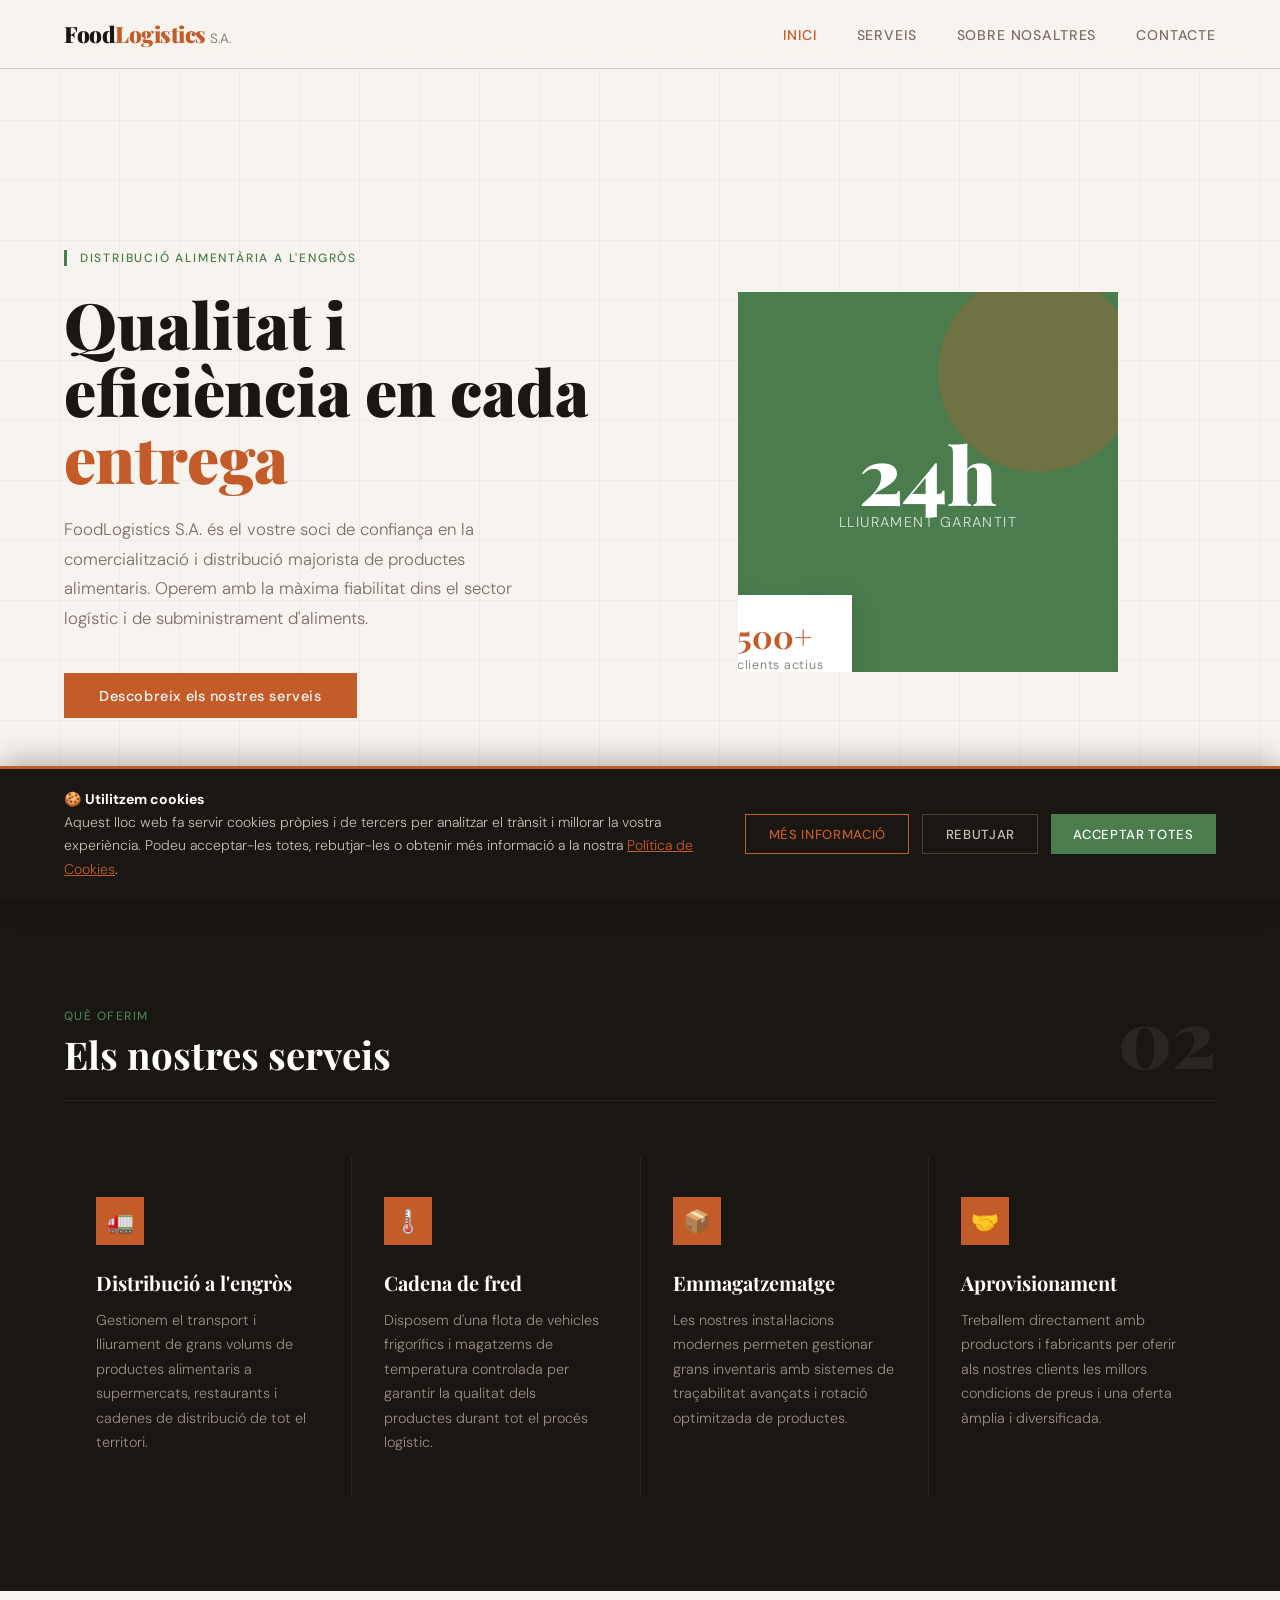
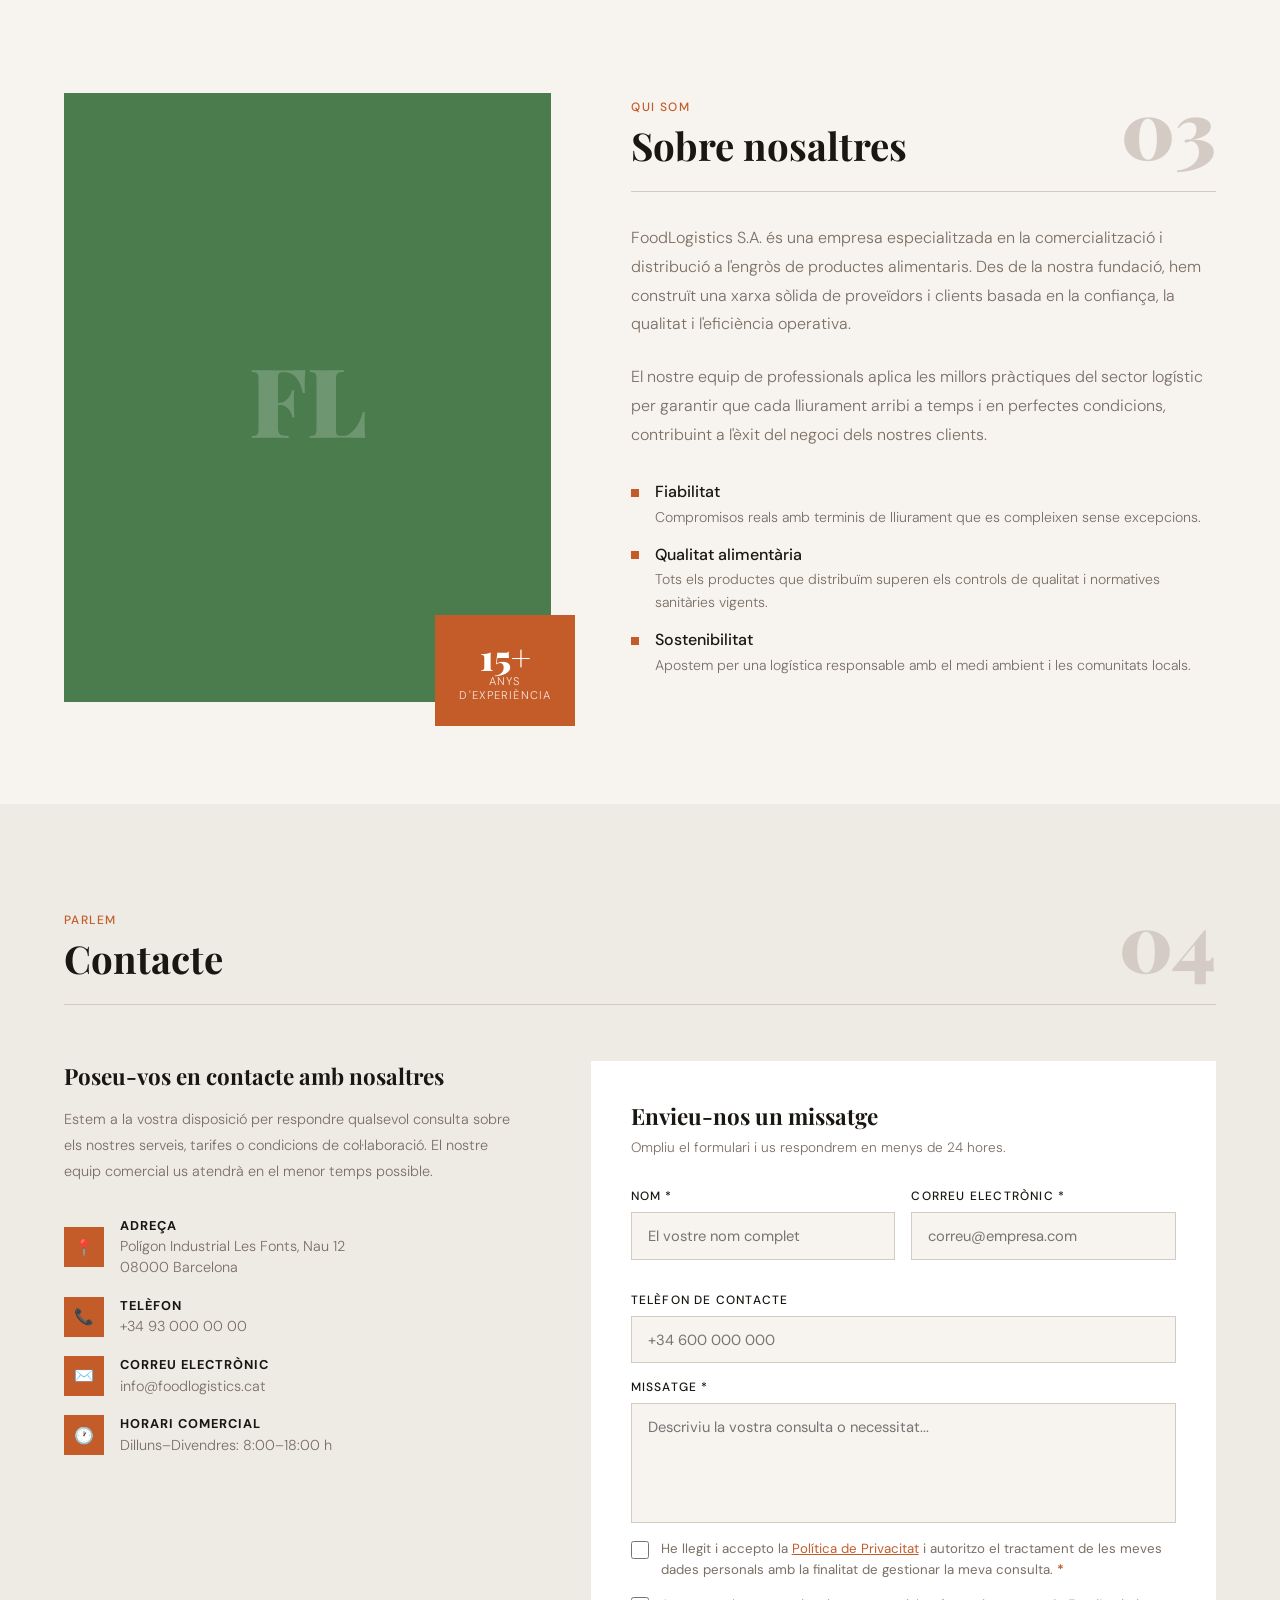
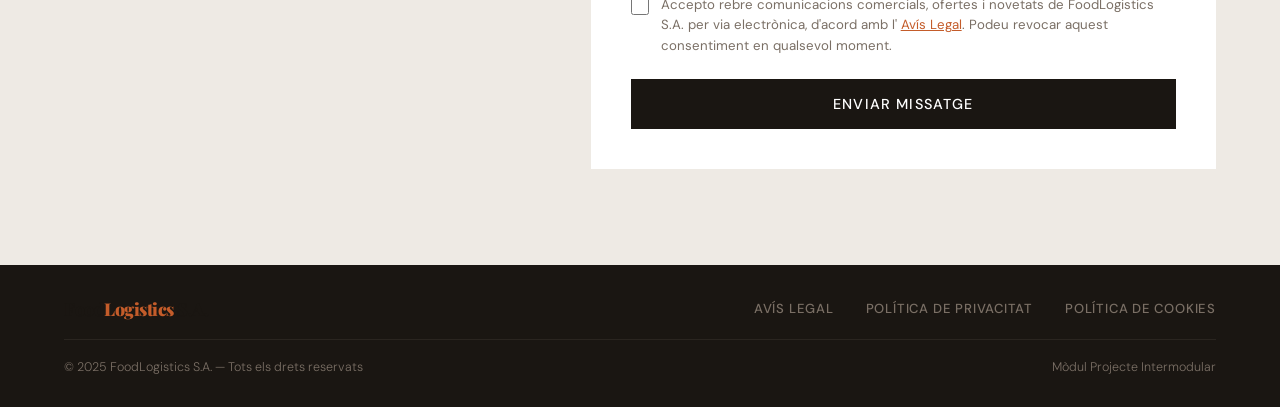
==== commit 7f0d5027: "sss" ====
--- a/docs/index.html
+++ b/docs/index.html
@@ -1,827 +1,1080 @@
 <!DOCTYPE html>
 <html lang="ca">
 <head>
-    <meta charset="UTF-8">
-    <meta name="viewport" content="width=device-width, initial-scale=1.0">
-    <title>FoodLogístic S.A. | Logística Alimentària a Mataró</title>
-    
-    <link href="https://fonts.googleapis.com/css2?family=Inter:wght@400;700&family=Montserrat:wght@800&display=swap" rel="stylesheet">
-    
-    <style>
-        /* --- VARIABLES CSS --- */
-        :root {
-            --primary: #e63946;
-            --secondary: #1d3557;
-            --accent: #457b9d;
-            --bg-light: #f1faee;
-            --text-dark: #1d1d1b;
-            --white: #ffffff;
-            --transition: all 0.3s ease;
-        }
- 
-        * { margin: 0; padding: 0; box-sizing: border-box; }
- 
-        body {
-            font-family: 'Inter', sans-serif;
-            line-height: 1.6;
-            color: var(--text-dark);
-            scroll-behavior: smooth;
-        }
- 
-        .container { max-width: 1200px; margin: 0 auto; padding: 0 2rem; }
-        h1, h2, h3 { font-family: 'Montserrat', sans-serif; text-transform: uppercase; }
-        ul { list-style: none; }
-        a { text-decoration: none; color: inherit; }
- 
-        /* --- NAVEGACIÓ --- */
-        header {
-            background-color: var(--white);
-            padding: 1.5rem 0;
-            position: fixed;
-            width: 100%;
-            top: 0;
-            z-index: 1000;
-            box-shadow: 0 2px 10px rgba(0,0,0,0.1);
-        }
- 
-        nav { display: flex; justify-content: space-between; align-items: center; }
- 
-        .logo { font-size: 1.5rem; font-weight: 800; color: var(--secondary); letter-spacing: -1px; }
-        .logo span { color: var(--primary); }
- 
-        .nav-links { display: flex; gap: 2rem; }
-        .nav-links a { font-weight: 700; font-size: 0.9rem; transition: var(--transition); }
-        .nav-links a:hover { color: var(--primary); }
- 
-        /* --- HERO --- */
-        #inici {
-            height: 80vh;
-            background: linear-gradient(rgba(29, 53, 87, 0.7), rgba(29, 53, 87, 0.7)), 
-                        url('https://images.unsplash.com/photo-1586528116311-ad8dd3c8310d?auto=format&fit=crop&q=80&w=1600') no-repeat center center/cover;
-            display: flex;
-            align-items: center;
-            justify-content: center;
-            text-align: center;
-            color: var(--white);
-            margin-top: 60px;
-        }
- 
-        .hero-content h1 { font-size: 3.5rem; margin-bottom: 1rem; line-height: 1.1; }
-        .hero-content p { font-size: 1.2rem; margin-bottom: 2rem; max-width: 700px; margin-inline: auto; }
- 
-        .btn {
-            display: inline-block;
-            padding: 1rem 2.5rem;
-            background-color: var(--primary);
-            color: var(--white);
-            font-weight: 700;
-            border-radius: 4px;
-            transition: var(--transition);
-            border: none;
-            cursor: pointer;
-        }
-        .btn:hover { background-color: #c92a35; transform: translateY(-3px); }
- 
-        /* --- SECCIONS --- */
-        section { padding: 100px 0; }
-        .section-title { text-align: center; margin-bottom: 3rem; font-size: 2.5rem; color: var(--secondary); }
- 
-        .services-grid {
-            display: grid;
-            grid-template-columns: repeat(auto-fit, minmax(300px, 1fr));
-            gap: 2rem;
-        }
- 
-        .service-card {
-            background: var(--white);
-            padding: 2.5rem;
-            border-radius: 8px;
-            box-shadow: 0 5px 15px rgba(0,0,0,0.05);
-            border-bottom: 4px solid var(--accent);
-            transition: var(--transition);
-        }
-        .service-card:hover { transform: translateY(-10px); border-bottom-color: var(--primary); }
-        .service-card h3 { margin-bottom: 1rem; color: var(--secondary); }
- 
-        /* --- SOBRE NOSALTRES --- */
-        #sobre-nosaltres { background-color: var(--bg-light); }
-        .about-flex { display: flex; align-items: center; gap: 4rem; flex-wrap: wrap; }
-        .about-text { flex: 1; min-width: 300px; }
-        .about-image { flex: 1; min-width: 300px; }
-        .about-image img { width: 100%; border-radius: 12px; box-shadow: 20px 20px 0 var(--secondary); }
- 
-        /* --- CONTACTE --- */
-        .contact-wrapper {
-            max-width: 800px;
-            margin: 0 auto;
-            background: var(--white);
-            padding: 3rem;
-            border-radius: 12px;
-            box-shadow: 0 15px 35px rgba(0,0,0,0.1);
-        }
- 
-        .form-grid {
-            display: grid;
-            grid-template-columns: 1fr 1fr;
-            gap: 1.5rem;
-            margin-bottom: 1.5rem;
-        }
- 
-        .form-group { display: flex; flex-direction: column; }
-        .form-group label { font-weight: 700; margin-bottom: 0.5rem; font-size: 0.9rem; }
-        .form-group input, .form-group textarea {
-            padding: 0.8rem;
-            border: 1px solid #ddd;
-            border-radius: 4px;
-            font-family: inherit;
-        }
-        .form-group input:focus, .form-group textarea:focus {
-            outline: 2px solid var(--accent);
-            border-color: var(--accent);
-        }
- 
-        .full-width { grid-column: span 2; }
- 
-        /* --- CHECKBOXES CONSENTIMENT --- */
-        .checkbox-group {
-            display: flex;
-            align-items: flex-start;
-            gap: 0.75rem;
-            margin-bottom: 1rem;
-            padding: 1rem;
-            background: var(--bg-light);
-            border-radius: 6px;
-            border-left: 3px solid var(--accent);
-        }
- 
-        .checkbox-group input[type="checkbox"] {
-            margin-top: 3px;
-            width: 18px;
-            height: 18px;
-            flex-shrink: 0;
-            accent-color: var(--primary);
-            cursor: pointer;
-        }
- 
-        .checkbox-group label {
-            font-size: 0.85rem;
-            line-height: 1.5;
-            color: var(--text-dark);
-            cursor: pointer;
-        }
- 
-        .checkbox-group label a {
-            color: var(--primary);
-            text-decoration: underline;
-            font-weight: 700;
-        }
- 
-        .checkbox-group label a:hover { color: var(--secondary); }
- 
-        .checkbox-required { border-left-color: var(--primary); }
- 
-        #form-feedback {
-            display: none;
-            margin-top: 1.5rem;
-            padding: 1rem;
-            background-color: #d4edda;
-            color: #155724;
-            border-radius: 4px;
-            text-align: center;
-        }
- 
-        /* --- FOOTER --- */
-        footer {
-            background-color: var(--secondary);
-            color: var(--white);
-            padding: 4rem 0 2rem;
-            text-align: center;
-        }
- 
-        .footer-info { margin-bottom: 2rem; }
-        .footer-info p { opacity: 0.8; font-size: 0.9rem; }
- 
-        .footer-links {
-            display: flex;
-            justify-content: center;
-            gap: 2rem;
-            margin-bottom: 1.5rem;
-            flex-wrap: wrap;
-        }
- 
-        .footer-links a {
-            color: rgba(255,255,255,0.7);
-            font-size: 0.85rem;
-            text-decoration: underline;
-            transition: var(--transition);
-        }
- 
-        .footer-links a:hover { color: var(--white); }
- 
-        /* ============================================
-           MODALS: AVÍS LEGAL, PRIVACITAT, COOKIES
-        ============================================ */
-        .modal-overlay {
-            display: none;
-            position: fixed;
-            inset: 0;
-            background: rgba(29, 53, 87, 0.7);
-            z-index: 9000;
-            justify-content: center;
-            align-items: flex-start;
-            padding: 2rem;
-            overflow-y: auto;
-        }
- 
-        .modal-overlay.active { display: flex; }
- 
-        .modal-box {
-            background: var(--white);
-            max-width: 820px;
-            width: 100%;
-            border-radius: 12px;
-            padding: 3rem;
-            position: relative;
-            margin: auto;
-            box-shadow: 0 20px 60px rgba(0,0,0,0.3);
-            animation: modalIn 0.3s ease;
-        }
- 
-        @keyframes modalIn {
-            from { opacity: 0; transform: translateY(-30px); }
-            to   { opacity: 1; transform: translateY(0); }
-        }
- 
-        .modal-close {
-            position: absolute;
-            top: 1.2rem;
-            right: 1.5rem;
-            background: none;
-            border: none;
-            font-size: 1.8rem;
-            cursor: pointer;
-            color: var(--secondary);
-            line-height: 1;
-            transition: var(--transition);
-        }
-        .modal-close:hover { color: var(--primary); transform: scale(1.2); }
- 
-        .modal-box h2 {
-            font-size: 1.6rem;
-            color: var(--secondary);
-            margin-bottom: 1.5rem;
-            padding-bottom: 1rem;
-            border-bottom: 3px solid var(--primary);
-        }
- 
-        .modal-box h3 {
-            font-size: 1rem;
-            color: var(--secondary);
-            margin: 1.5rem 0 0.5rem;
-            text-transform: uppercase;
-            letter-spacing: 0.5px;
-        }
- 
-        .modal-box p, .modal-box li {
-            font-size: 0.92rem;
-            line-height: 1.7;
-            color: #333;
-            margin-bottom: 0.5rem;
-        }
- 
-        .modal-box ul {
-            list-style: disc;
-            padding-left: 1.5rem;
-            margin-bottom: 1rem;
-        }
- 
-        .modal-box table {
-            width: 100%;
-            border-collapse: collapse;
-            margin: 1rem 0;
-            font-size: 0.88rem;
-        }
- 
-        .modal-box th {
-            background: var(--secondary);
-            color: var(--white);
-            padding: 0.6rem 0.8rem;
-            text-align: left;
-            font-family: 'Inter', sans-serif;
-            text-transform: none;
-        }
- 
-        .modal-box td {
-            padding: 0.6rem 0.8rem;
-            border-bottom: 1px solid #eee;
-        }
- 
-        .modal-box tr:nth-child(even) td { background: var(--bg-light); }
- 
-        /* ============================================
-           BANNER COOKIES
-        ============================================ */
-        #cookie-banner {
-            position: fixed;
-            bottom: 0;
-            left: 0;
-            right: 0;
-            background: var(--secondary);
-            color: var(--white);
-            padding: 1.2rem 2rem;
-            z-index: 8000;
-            display: flex;
-            align-items: center;
-            justify-content: space-between;
-            gap: 1.5rem;
-            flex-wrap: wrap;
-            box-shadow: 0 -4px 20px rgba(0,0,0,0.2);
-            transform: translateY(0);
-            transition: transform 0.4s ease;
-        }
- 
-        #cookie-banner.hidden { transform: translateY(110%); }
- 
-        #cookie-banner p {
-            font-size: 0.88rem;
-            line-height: 1.5;
-            flex: 1;
-            min-width: 250px;
-        }
- 
-        #cookie-banner a {
-            color: #a8d8ea;
-            text-decoration: underline;
-        }
- 
-        .cookie-btns { display: flex; gap: 0.75rem; flex-wrap: wrap; }
- 
-        .btn-cookie-accept {
-            padding: 0.65rem 1.5rem;
-            background: var(--primary);
-            color: var(--white);
-            border: none;
-            border-radius: 4px;
-            font-weight: 700;
-            cursor: pointer;
-            font-size: 0.88rem;
-            transition: var(--transition);
-        }
-        .btn-cookie-accept:hover { background: #c92a35; }
- 
-        .btn-cookie-reject {
-            padding: 0.65rem 1.5rem;
-            background: transparent;
-            color: var(--white);
-            border: 2px solid rgba(255,255,255,0.5);
-            border-radius: 4px;
-            font-weight: 700;
-            cursor: pointer;
-            font-size: 0.88rem;
-            transition: var(--transition);
-        }
-        .btn-cookie-reject:hover { border-color: var(--white); background: rgba(255,255,255,0.1); }
- 
-        .btn-cookie-config {
-            padding: 0.65rem 1.2rem;
-            background: transparent;
-            color: rgba(255,255,255,0.7);
-            border: none;
-            cursor: pointer;
-            font-size: 0.82rem;
-            text-decoration: underline;
-            transition: var(--transition);
-        }
-        .btn-cookie-config:hover { color: var(--white); }
- 
-        /* --- RESPONSIVE --- */
-        @media (max-width: 768px) {
-            .nav-links { display: none; }
-            .hero-content h1 { font-size: 2.2rem; }
-            .form-grid { grid-template-columns: 1fr; }
-            .full-width { grid-column: span 1; }
-            .modal-box { padding: 2rem 1.5rem; }
-            #cookie-banner { flex-direction: column; align-items: flex-start; }
-        }
-    </style>
+  <meta charset="UTF-8" />
+  <meta name="viewport" content="width=device-width, initial-scale=1.0"/>
+  <title>FoodLogistics S.A. — Distribució Alimentària</title>
+  <link rel="preconnect" href="https://fonts.googleapis.com">
+  <link href="https://fonts.googleapis.com/css2?family=Playfair+Display:wght@400;700;900&family=DM+Sans:wght@300;400;500&display=swap" rel="stylesheet">
+  <style>
+    /* ════════════════════════════════════
+       VARIABLES & RESET
+    ════════════════════════════════════ */
+    :root {
+      --bg: #F7F3EE;
+      --dark: #1A1612;
+      --accent: #C45C2A;
+      --accent2: #4A7C4E;
+      --muted: #7A6F65;
+      --card: #EEEAE4;
+      --border: #D4CCC4;
+      --white: #FFFFFF;
+    }
+    *, *::before, *::after { box-sizing: border-box; margin: 0; padding: 0; }
+    html { scroll-behavior: smooth; }
+    body {
+      background: var(--bg);
+      color: var(--dark);
+      font-family: 'DM Sans', sans-serif;
+      font-weight: 300;
+      overflow-x: hidden;
+    }
+
+    /* ════════════════════════════════════
+       COOKIE BANNER
+    ════════════════════════════════════ */
+    #cookie-banner {
+      position: fixed;
+      bottom: 0; left: 0; right: 0;
+      z-index: 9999;
+      background: var(--dark);
+      color: #C8BFB5;
+      padding: 1.2rem 5%;
+      display: flex;
+      align-items: center;
+      justify-content: space-between;
+      gap: 2rem;
+      flex-wrap: wrap;
+      border-top: 3px solid var(--accent);
+      box-shadow: 0 -4px 30px rgba(0,0,0,0.3);
+    }
+    #cookie-banner.hidden { display: none; }
+    .cookie-banner-text { font-size: 0.88rem; line-height: 1.65; flex: 1; min-width: 220px; }
+    .cookie-banner-text strong { color: var(--white); }
+    .cookie-banner-text a { color: var(--accent); text-decoration: underline; cursor: pointer; }
+    .cookie-banner-btns { display: flex; gap: 0.8rem; flex-wrap: wrap; }
+    .cbtn {
+      padding: 0.65rem 1.4rem;
+      font-family: 'DM Sans', sans-serif;
+      font-size: 0.82rem;
+      font-weight: 500;
+      letter-spacing: 0.05em;
+      text-transform: uppercase;
+      border: none;
+      cursor: pointer;
+      transition: background 0.2s, transform 0.15s;
+    }
+    .cbtn:hover { transform: translateY(-1px); }
+    .cbtn-accept { background: var(--accent2); color: var(--white); }
+    .cbtn-accept:hover { background: #3A6A3E; }
+    .cbtn-reject { background: transparent; color: #C8BFB5; border: 1px solid #4A4035; }
+    .cbtn-reject:hover { background: #2A2520; }
+    .cbtn-more { background: transparent; color: var(--accent); border: 1px solid var(--accent); }
+    .cbtn-more:hover { background: var(--accent); color: var(--white); }
+
+    /* ════════════════════════════════════
+       LEGAL OVERLAY (pàgines internes)
+    ════════════════════════════════════ */
+    .legal-overlay {
+      display: none;
+      position: fixed;
+      inset: 0;
+      z-index: 8000;
+      background: rgba(26,22,18,0.75);
+      backdrop-filter: blur(4px);
+      overflow-y: auto;
+      padding: 2rem 1rem;
+    }
+    .legal-overlay.open { display: flex; align-items: flex-start; justify-content: center; }
+    .legal-panel {
+      background: var(--bg);
+      max-width: 860px;
+      width: 100%;
+      position: relative;
+      margin: auto;
+    }
+    .legal-panel-header {
+      padding: 2.5rem 3rem 2rem;
+      border-bottom: 1px solid var(--border);
+      display: flex;
+      align-items: flex-start;
+      justify-content: space-between;
+      gap: 1rem;
+    }
+    .legal-panel-header .tag {
+      font-size: 0.72rem; letter-spacing: 0.14em; text-transform: uppercase;
+      color: var(--accent); font-weight: 500; display: block; margin-bottom: 0.4rem;
+    }
+    .legal-panel-header h2 {
+      font-family: 'Playfair Display', serif;
+      font-size: 2rem; font-weight: 900; color: var(--dark);
+    }
+    .legal-panel-close {
+      background: var(--dark); color: var(--white);
+      border: none; width: 36px; height: 36px;
+      font-size: 1.1rem; cursor: pointer; flex-shrink: 0;
+      display: flex; align-items: center; justify-content: center;
+      transition: background 0.2s;
+    }
+    .legal-panel-close:hover { background: var(--accent); }
+    .legal-panel-body { padding: 2.5rem 3rem 3rem; }
+    .lp-section { margin-bottom: 2.5rem; }
+    .lp-section h3 {
+      font-family: 'Playfair Display', serif;
+      font-size: 1.2rem; font-weight: 700; color: var(--dark);
+      margin-bottom: 0.8rem; padding-bottom: 0.4rem;
+      border-bottom: 2px solid var(--accent); display: inline-block;
+    }
+    .lp-section h4 { font-size: 0.95rem; font-weight: 500; color: var(--dark); margin: 1rem 0 0.3rem; }
+    .lp-section p, .lp-section li {
+      font-size: 0.92rem; line-height: 1.85; color: var(--muted); margin-bottom: 0.5rem;
+    }
+    .lp-section ul { padding-left: 1.4rem; }
+    .lp-infobox {
+      background: var(--card); border-left: 4px solid var(--accent2);
+      padding: 1.1rem 1.4rem; margin: 1.2rem 0;
+    }
+    .lp-infobox strong { font-size: 0.8rem; letter-spacing: 0.06em; text-transform: uppercase; color: var(--dark); }
+    .lp-infobox p { margin: 0.25rem 0 0; font-size: 0.9rem; }
+    .rights-grid {
+      display: grid; grid-template-columns: repeat(auto-fit, minmax(200px,1fr));
+      gap: 0.8rem; margin: 1.2rem 0;
+    }
+    .right-item { background: var(--card); padding: 1rem; border-top: 3px solid var(--accent); }
+    .right-item .r-letter {
+      font-family: 'Playfair Display', serif;
+      font-size: 1.8rem; font-weight: 900; color: var(--accent); line-height: 1;
+    }
+    .right-item strong { font-size: 0.82rem; color: var(--dark); display: block; margin: 0.2rem 0; }
+    .right-item span { font-size: 0.8rem; color: var(--muted); line-height: 1.55; }
+    .cookie-table { width: 100%; border-collapse: collapse; margin: 1.2rem 0; font-size: 0.83rem; }
+    .cookie-table th {
+      background: var(--dark); color: var(--white);
+      padding: 0.7rem 0.9rem; text-align: left;
+      font-weight: 500; letter-spacing: 0.04em; font-size: 0.76rem; text-transform: uppercase;
+    }
+    .cookie-table td {
+      padding: 0.7rem 0.9rem; border-bottom: 1px solid var(--border);
+      color: var(--muted); vertical-align: top;
+    }
+    .cookie-table tr:nth-child(even) td { background: var(--card); }
+    .cookie-table td:first-child { font-weight: 500; color: var(--dark); white-space: nowrap; }
+    .badge { display: inline-block; font-size: 0.7rem; padding: 0.12rem 0.45rem; font-weight: 500; }
+    .badge-tec { background: var(--dark); color: var(--white); }
+    .badge-ana { background: var(--accent2); color: var(--white); }
+    .cookie-mgmt-btns { display: flex; gap: 0.8rem; flex-wrap: wrap; margin-top: 1rem; }
+    .cbtn-panel { padding: 0.6rem 1.3rem; font-family: 'DM Sans', sans-serif; font-size: 0.82rem; font-weight: 500; letter-spacing: 0.04em; border: none; cursor: pointer; transition: background 0.2s; }
+    .cbtn-panel-accept { background: var(--accent2); color: var(--white); }
+    .cbtn-panel-accept:hover { background: #3A6A3E; }
+    .cbtn-panel-reject { background: var(--card); color: var(--dark); border: 1px solid var(--border); }
+    .cbtn-panel-reject:hover { background: var(--border); }
+    .panel-cookie-msg { display: none; background: var(--accent2); color: var(--white); padding: 0.7rem 1rem; margin-top: 0.8rem; font-size: 0.85rem; }
+
+    /* ════════════════════════════════════
+       NAV
+    ════════════════════════════════════ */
+    nav {
+      position: fixed; top: 0; left: 0; right: 0; z-index: 500;
+      display: flex; align-items: center; justify-content: space-between;
+      padding: 1.2rem 5%;
+      background: rgba(247,243,238,0.92);
+      backdrop-filter: blur(10px);
+      border-bottom: 1px solid var(--border);
+    }
+    .logo {
+      font-family: 'Playfair Display', serif; font-weight: 900;
+      font-size: 1.4rem; letter-spacing: -0.5px; color: var(--dark); text-decoration: none;
+    }
+    .logo span { color: var(--accent); }
+    nav ul { list-style: none; display: flex; gap: 2.5rem; }
+    nav ul a {
+      text-decoration: none; font-size: 0.88rem; font-weight: 500;
+      letter-spacing: 0.06em; text-transform: uppercase;
+      color: var(--muted); transition: color 0.2s;
+    }
+    nav ul a:hover, nav ul a.active { color: var(--accent); }
+
+    /* ════════════════════════════════════
+       HERO
+    ════════════════════════════════════ */
+    #inici {
+      min-height: 100vh;
+      display: grid; grid-template-columns: 1fr 1fr;
+      align-items: center;
+      padding: 8rem 5% 4rem;
+      position: relative; overflow: hidden;
+    }
+    .hero-bg-pattern {
+      position: absolute; inset: 0; z-index: 0;
+      background-image:
+        repeating-linear-gradient(0deg, transparent, transparent 59px, var(--border) 60px),
+        repeating-linear-gradient(90deg, transparent, transparent 59px, var(--border) 60px);
+      opacity: 0.4;
+    }
+    .hero-content { position: relative; z-index: 1; }
+    .hero-label {
+      display: inline-block; font-size: 0.75rem; letter-spacing: 0.15em;
+      text-transform: uppercase; color: var(--accent2); font-weight: 500;
+      border-left: 3px solid var(--accent2); padding-left: 0.8rem;
+      margin-bottom: 1.5rem; animation: fadeUp 0.7s ease both;
+    }
+    h1 {
+      font-family: 'Playfair Display', serif;
+      font-size: clamp(2.8rem, 5vw, 5rem); font-weight: 900;
+      line-height: 1.05; color: var(--dark); margin-bottom: 1.5rem;
+      animation: fadeUp 0.7s 0.1s ease both;
+    }
+    h1 em { color: var(--accent); font-style: normal; }
+    .hero-desc {
+      font-size: 1.05rem; line-height: 1.75; color: var(--muted);
+      max-width: 480px; margin-bottom: 2.5rem;
+      animation: fadeUp 0.7s 0.2s ease both;
+    }
+    .btn-primary {
+      display: inline-block; background: var(--accent); color: var(--white);
+      text-decoration: none; padding: 0.85rem 2.2rem; font-size: 0.9rem;
+      font-weight: 500; letter-spacing: 0.04em;
+      transition: background 0.2s, transform 0.2s;
+      animation: fadeUp 0.7s 0.3s ease both;
+    }
+    .btn-primary:hover { background: #A0451C; transform: translateY(-2px); }
+    .hero-visual {
+      position: relative; z-index: 1;
+      display: flex; justify-content: center; align-items: center;
+      animation: fadeIn 1s 0.4s ease both;
+    }
+    .hero-box {
+      width: 380px; height: 380px; background: var(--accent2);
+      position: relative; display: flex; align-items: center; justify-content: center;
+      overflow: hidden;
+    }
+    .hero-box::before {
+      content: ''; position: absolute; top: -20px; right: -20px;
+      width: 200px; height: 200px; background: var(--accent);
+      opacity: 0.3; border-radius: 50%;
+    }
+    .hero-box-inner { text-align: center; color: var(--white); position: relative; z-index: 1; }
+    .hero-box-inner .num {
+      font-family: 'Playfair Display', serif;
+      font-size: 5rem; font-weight: 900; line-height: 1; display: block;
+    }
+    .hero-box-inner p { font-size: 0.9rem; letter-spacing: 0.1em; text-transform: uppercase; opacity: 0.8; }
+    .hero-stats {
+      position: absolute; bottom: -20px; left: -30px;
+      background: var(--white); padding: 1.2rem 1.8rem;
+      box-shadow: 0 8px 30px rgba(0,0,0,0.1);
+    }
+    .hero-stats .s-num { font-family: 'Playfair Display', serif; font-size: 2rem; font-weight: 700; color: var(--accent); }
+    .hero-stats .s-label { font-size: 0.78rem; color: var(--muted); letter-spacing: 0.06em; }
+
+    /* ════════════════════════════════════
+       SECTIONS COMMON
+    ════════════════════════════════════ */
+    section { scroll-margin-top: 70px; }
+    .section-wrap { padding: 6rem 5%; }
+    .section-header {
+      display: flex; align-items: flex-end; justify-content: space-between;
+      margin-bottom: 3.5rem; border-bottom: 1px solid var(--border); padding-bottom: 1.5rem;
+    }
+    .section-num {
+      font-family: 'Playfair Display', serif; font-size: 5rem; font-weight: 900;
+      color: var(--border); line-height: 1; user-select: none;
+    }
+    .section-title-block h2 {
+      font-family: 'Playfair Display', serif;
+      font-size: clamp(1.8rem, 3vw, 2.8rem); font-weight: 700;
+      line-height: 1.15; color: var(--dark);
+    }
+    .section-title-block .tag {
+      font-size: 0.75rem; letter-spacing: 0.12em; text-transform: uppercase;
+      color: var(--accent); font-weight: 500; margin-bottom: 0.5rem; display: block;
+    }
+
+    /* ════════════════════════════════════
+       SERVEIS
+    ════════════════════════════════════ */
+    #serveis { background: var(--dark); }
+    #serveis .section-header .section-num { color: #2A2520; }
+    #serveis .section-title-block h2 { color: var(--white); }
+    #serveis .section-title-block .tag { color: var(--accent2); }
+    #serveis .section-header { border-color: #2A2520; }
+    .services-grid {
+      display: grid; grid-template-columns: repeat(auto-fit, minmax(250px, 1fr));
+      gap: 1px; background: #2A2520;
+    }
+    .service-card { background: var(--dark); padding: 2.5rem 2rem; transition: background 0.25s; cursor: default; }
+    .service-card:hover { background: #221E1A; }
+    .service-icon {
+      width: 48px; height: 48px; background: var(--accent);
+      display: flex; align-items: center; justify-content: center;
+      margin-bottom: 1.5rem; font-size: 1.4rem;
+    }
+    .service-card h3 {
+      font-family: 'Playfair Display', serif; font-size: 1.25rem; font-weight: 700;
+      color: var(--white); margin-bottom: 0.75rem;
+    }
+    .service-card p { font-size: 0.9rem; line-height: 1.7; color: #9A8E84; }
+
+    /* ════════════════════════════════════
+       SOBRE NOSALTRES
+    ════════════════════════════════════ */
+    #sobre { background: var(--bg); }
+    .about-grid { display: grid; grid-template-columns: 1fr 1.2fr; gap: 5rem; align-items: center; }
+    .about-visual { position: relative; }
+    .about-img-main {
+      width: 100%; aspect-ratio: 4/5; background: var(--accent2);
+      display: flex; align-items: center; justify-content: center; overflow: hidden;
+    }
+    .about-img-inner { text-align: center; color: rgba(255,255,255,0.2); font-family: 'Playfair Display', serif; font-size: 6rem; font-weight: 900; }
+    .about-badge {
+      position: absolute; bottom: -1.5rem; right: -1.5rem;
+      background: var(--accent); color: var(--white);
+      padding: 1.5rem; width: 140px; text-align: center;
+    }
+    .about-badge .b-num { font-family: 'Playfair Display', serif; font-size: 2.2rem; font-weight: 900; line-height: 1; }
+    .about-badge .b-txt { font-size: 0.7rem; letter-spacing: 0.1em; text-transform: uppercase; opacity: 0.85; }
+    .about-content .section-header { margin-bottom: 2rem; }
+    .about-text { font-size: 1rem; line-height: 1.8; color: var(--muted); margin-bottom: 1.5rem; }
+    .values-list { margin: 2rem 0; display: flex; flex-direction: column; gap: 1rem; }
+    .value-item { display: flex; gap: 1rem; align-items: flex-start; }
+    .value-dot { width: 8px; height: 8px; min-width: 8px; background: var(--accent); margin-top: 0.45rem; }
+    .value-item strong { display: block; font-weight: 500; color: var(--dark); margin-bottom: 0.2rem; }
+    .value-item span { font-size: 0.88rem; color: var(--muted); line-height: 1.6; }
+
+    /* ════════════════════════════════════
+       CONTACTE
+    ════════════════════════════════════ */
+    #contacte { background: var(--card); }
+    .contact-grid { display: grid; grid-template-columns: 1fr 1.4fr; gap: 5rem; align-items: start; }
+    .contact-info h3 { font-family: 'Playfair Display', serif; font-size: 1.4rem; font-weight: 700; color: var(--dark); margin-bottom: 1rem; }
+    .contact-info p { font-size: 0.9rem; line-height: 1.8; color: var(--muted); margin-bottom: 2rem; }
+    .contact-details { display: flex; flex-direction: column; gap: 1.2rem; }
+    .contact-item { display: flex; gap: 1rem; align-items: center; }
+    .contact-item .c-icon {
+      width: 40px; height: 40px; background: var(--accent); color: var(--white);
+      display: flex; align-items: center; justify-content: center;
+      font-size: 1rem; flex-shrink: 0;
+    }
+    .contact-item .c-text strong { display: block; font-size: 0.8rem; letter-spacing: 0.08em; text-transform: uppercase; color: var(--dark); margin-bottom: 0.1rem; }
+    .contact-item .c-text span { font-size: 0.9rem; color: var(--muted); }
+    .contact-form { background: var(--white); padding: 2.5rem; }
+    .form-title { font-family: 'Playfair Display', serif; font-size: 1.4rem; font-weight: 700; color: var(--dark); margin-bottom: 0.5rem; }
+    .form-sub { font-size: 0.85rem; color: var(--muted); margin-bottom: 2rem; }
+    .form-row { display: grid; grid-template-columns: 1fr 1fr; gap: 1rem; margin-bottom: 1rem; }
+    .form-group { display: flex; flex-direction: column; margin-bottom: 1rem; }
+    .form-group label { font-size: 0.75rem; letter-spacing: 0.1em; text-transform: uppercase; font-weight: 500; color: var(--dark); margin-bottom: 0.5rem; }
+    .form-group input,
+    .form-group textarea {
+      border: 1px solid var(--border); background: var(--bg);
+      padding: 0.8rem 1rem; font-family: 'DM Sans', sans-serif;
+      font-size: 0.92rem; color: var(--dark); outline: none;
+      transition: border-color 0.2s; resize: none;
+    }
+    .form-group input:focus,
+    .form-group textarea:focus { border-color: var(--accent); background: var(--white); }
+    .form-group textarea { min-height: 120px; }
+
+    /* Checkboxes */
+    .checkbox-group { display: flex; align-items: flex-start; gap: 0.75rem; margin-bottom: 0.9rem; }
+    .checkbox-group input[type="checkbox"] {
+      width: 18px; height: 18px; min-width: 18px; margin-top: 2px;
+      accent-color: var(--accent); cursor: pointer;
+      border: 2px solid var(--border); background: var(--bg);
+    }
+    .checkbox-group label {
+      font-size: 0.83rem; letter-spacing: 0; text-transform: none;
+      font-weight: 400; color: var(--muted); line-height: 1.55; cursor: pointer;
+    }
+    .checkbox-group label a { color: var(--accent); text-decoration: underline; cursor: pointer; }
+    .checkbox-group label a:hover { color: #A0451C; }
+
+    .btn-submit {
+      width: 100%; background: var(--dark); color: var(--white); border: none;
+      padding: 1rem; font-family: 'DM Sans', sans-serif; font-size: 0.9rem;
+      font-weight: 500; letter-spacing: 0.08em; text-transform: uppercase;
+      cursor: pointer; transition: background 0.2s, transform 0.15s;
+      margin-top: 0.5rem;
+    }
+    .btn-submit:hover { background: var(--accent); transform: translateY(-2px); }
+    .form-success {
+      display: none; background: var(--accent2); color: var(--white);
+      padding: 1rem 1.5rem; margin-top: 1rem; font-size: 0.9rem; text-align: center;
+    }
+
+    /* ════════════════════════════════════
+       FOOTER
+    ════════════════════════════════════ */
+    footer {
+      background: var(--dark); color: #7A6F65;
+      padding: 2rem 5%;
+    }
+    .footer-top {
+      display: flex; align-items: center; justify-content: space-between;
+      flex-wrap: wrap; gap: 1rem; padding-bottom: 1.2rem;
+      border-bottom: 1px solid #2A2520; margin-bottom: 1.2rem;
+    }
+    footer .logo { font-size: 1.1rem; }
+    footer a { color: #7A6F65; text-decoration: none; transition: color 0.2s; }
+    footer a:hover { color: var(--accent); }
+    .footer-links { display: flex; gap: 2rem; flex-wrap: wrap; }
+    .footer-links a {
+      font-size: 0.82rem; letter-spacing: 0.06em; text-transform: uppercase;
+      font-weight: 500; cursor: pointer;
+    }
+    .footer-bottom { font-size: 0.78rem; display: flex; justify-content: space-between; flex-wrap: wrap; gap: 0.5rem; }
+
+    /* ════════════════════════════════════
+       ANIMATIONS & SCROLL REVEAL
+    ════════════════════════════════════ */
+    @keyframes fadeUp {
+      from { opacity: 0; transform: translateY(24px); }
+      to   { opacity: 1; transform: translateY(0); }
+    }
+    @keyframes fadeIn { from { opacity: 0; } to { opacity: 1; } }
+    .reveal { opacity: 0; transform: translateY(30px); transition: opacity 0.7s ease, transform 0.7s ease; }
+    .reveal.visible { opacity: 1; transform: translateY(0); }
+
+    /* ════════════════════════════════════
+       RESPONSIVE
+    ════════════════════════════════════ */
+    @media (max-width: 900px) {
+      #inici { grid-template-columns: 1fr; padding-top: 6rem; }
+      .hero-visual { display: none; }
+      .about-grid { grid-template-columns: 1fr; }
+      .about-visual { display: none; }
+      .contact-grid { grid-template-columns: 1fr; gap: 2rem; }
+      .form-row { grid-template-columns: 1fr; }
+      nav ul { gap: 1.5rem; }
+    }
+    @media (max-width: 600px) {
+      nav ul { display: none; }
+      .section-num { display: none; }
+      .legal-panel-header { padding: 1.5rem; }
+      .legal-panel-body { padding: 1.5rem; }
+    }
+  </style>
 </head>
+<body>
+
+<!-- ══════════════════════════════════════
+     BANNER DE COOKIES
+══════════════════════════════════════ -->
+<div id="cookie-banner">
+  <div class="cookie-banner-text">
+    <strong>🍪 Utilitzem cookies</strong><br>
+    Aquest lloc web fa servir cookies pròpies i de tercers per analitzar el trànsit i millorar la vostra experiència.
+    Podeu acceptar-les totes, rebutjar-les o obtenir més informació a la nostra
+    <a onclick="openLegal('cookies')">Política de Cookies</a>.
+  </div>
+  <div class="cookie-banner-btns">
+    <button class="cbtn cbtn-more" onclick="openLegal('cookies')">Més informació</button>
+    <button class="cbtn cbtn-reject" onclick="rejectCookies()">Rebutjar</button>
+    <button class="cbtn cbtn-accept" onclick="acceptCookies()">Acceptar totes</button>
+  </div>
+</div>
+
+<!-- ══════════════════════════════════════
+     OVERLAY — AVÍS LEGAL
+══════════════════════════════════════ -->
+<div id="overlay-avis" class="legal-overlay" onclick="closeOnBg(event,'overlay-avis')">
+  <div class="legal-panel">
+    <div class="legal-panel-header">
+      <div>
+        <span class="tag">Informació legal</span>
+        <h2>Avís Legal</h2>
+        <p style="font-size:0.8rem;color:var(--muted);margin-top:0.3rem;">Darrera actualització: gener de 2025</p>
+      </div>
+      <button class="legal-panel-close" onclick="closeLegal('avis')">✕</button>
+    </div>
+    <div class="legal-panel-body">
+
+      <div class="lp-section">
+        <h3>1. Identitat del titular</h3>
+        <div class="lp-infobox">
+          <strong>Dades de la societat</strong>
+          <p><strong>Raó social:</strong> FoodLogistics S.A.</p>
+          <p><strong>CIF:</strong> A-12345678</p>
+          <p><strong>Domicili social:</strong> Polígon Industrial Les Fonts, Nau 12, 08000 Barcelona</p>
+          <p><strong>Telèfon:</strong> +34 93 000 00 00</p>
+          <p><strong>Correu electrònic:</strong> info@foodlogistics.cat</p>
+          <p><strong>Registre Mercantil:</strong> Registre Mercantil de Barcelona, Tom 1234, Foli 56, Full B-12345</p>
+        </div>
+      </div>
+
+      <div class="lp-section">
+        <h3>2. Objecte i àmbit d'aplicació</h3>
+        <p>El present Avís Legal regula les condicions d'accés i ús del lloc web de FoodLogistics S.A., d'acord amb la legislació vigent, especialment la Llei 34/2002 de Serveis de la Societat de la Informació (LSSI-CE) i el Reglament (UE) 2016/679 (RGPD).</p>
+        <p>L'accés i l'ús del Lloc Web impliquen l'acceptació plena i sense reserves d'aquestes condicions. FoodLogistics S.A. es reserva el dret de modificar el present Avís Legal en qualsevol moment.</p>
+      </div>
+
+      <div class="lp-section">
+        <h3>3. Condicions d'accés i ús</h3>
+        <p>L'usuari s'obliga a fer un ús lícit del Lloc Web, respectant la legislació vigent i els drets de tercers. Queda expressament prohibit:</p>
+        <ul>
+          <li>Reproduir, distribuir o comunicar públicament els continguts sense autorització expressa.</li>
+          <li>Introduir o difondre continguts contraris a la llei, la moral o l'ordre públic.</li>
+          <li>Realitzar accions que puguin danyar o sobrecarregar els sistemes informàtics.</li>
+          <li>Intentar accedir sense autorització a àrees restringides del Lloc Web.</li>
+        </ul>
+      </div>
+
+      <div class="lp-section">
+        <h3>4. Propietat intel·lectual i industrial</h3>
+        <p>Tots els continguts del Lloc Web (textos, imatges, logotips, dissenys, codi font, etc.) són propietat de FoodLogistics S.A. o de tercers que n'han autoritzat l'ús, i estan protegits per la normativa de propietat intel·lectual vigent.</p>
+        <p>Queda prohibida la reproducció total o parcial dels continguts sense el consentiment previ i exprés de FoodLogistics S.A.</p>
+      </div>
+
+      <div class="lp-section">
+        <h3>5. Responsabilitat i exclusió de garanties</h3>
+        <p>FoodLogistics S.A. no garanteix la disponibilitat ni continuïtat del Lloc Web, i no es responsabilitza dels danys que puguin derivar-se d'errors als continguts, interrupcions del servei ni de l'accés a través d'enllaços externs.</p>
+      </div>
+
+      <div class="lp-section">
+        <h3>6. Comunicacions comercials</h3>
+        <p>D'acord amb la LSSI-CE, FoodLogistics S.A. únicament enviarà comunicacions comercials als usuaris que hagin prestat el seu consentiment exprés marcant la casella corresponent al formulari de contacte.</p>
+        <p>L'usuari pot revocar el consentiment en qualsevol moment enviant un correu a <strong>privacitat@foodlogistics.cat</strong>.</p>
+      </div>
+
+      <div class="lp-section">
+        <h3>7. Llei aplicable i jurisdicció</h3>
+        <p>El present Avís Legal es regeix per la legislació espanyola i catalana. Per a qualsevol controvèrsia, les parts se sotmeten als jutjats i tribunals de Barcelona.</p>
+      </div>
+
+    </div>
+  </div>
+</div>
+
+<!-- ══════════════════════════════════════
+     OVERLAY — POLÍTICA DE PRIVACITAT
+══════════════════════════════════════ -->
+<div id="overlay-privacitat" class="legal-overlay" onclick="closeOnBg(event,'overlay-privacitat')">
+  <div class="legal-panel">
+    <div class="legal-panel-header">
+      <div>
+        <span class="tag">Protecció de dades · RGPD (UE) 2016/679</span>
+        <h2>Política de Privacitat</h2>
+        <p style="font-size:0.8rem;color:var(--muted);margin-top:0.3rem;">Darrera actualització: gener de 2025</p>
+      </div>
+      <button class="legal-panel-close" onclick="closeLegal('privacitat')">✕</button>
+    </div>
+    <div class="legal-panel-body">
+
+      <div class="lp-section">
+        <h3>1. Responsable del tractament</h3>
+        <div class="lp-infobox">
+          <strong>Responsable</strong>
+          <p><strong>Identitat:</strong> FoodLogistics S.A. · CIF: A-12345678</p>
+          <p><strong>Adreça:</strong> Polígon Industrial Les Fonts, Nau 12, 08000 Barcelona</p>
+          <p><strong>Correu DPD:</strong> privacitat@foodlogistics.cat · <strong>Tel.:</strong> +34 93 000 00 00</p>
+        </div>
+      </div>
+
+      <div class="lp-section">
+        <h3>2. Dades que recollim i finalitat</h3>
+        <h4>2.1 Formulari de contacte</h4>
+        <ul>
+          <li><strong>Nom i cognoms:</strong> per identificar-vos i personalitzar la resposta.</li>
+          <li><strong>Correu electrònic:</strong> per respondre la vostra consulta.</li>
+          <li><strong>Telèfon de contacte:</strong> opcional, per poder-vos trucar si cal.</li>
+          <li><strong>Missatge:</strong> per conèixer el contingut de la consulta.</li>
+        </ul>
+        <h4>2.2 Galetes i dades de navegació</h4>
+        <p>Recollim dades de navegació (IP anonimitzada, pàgines visitades) a través de cookies analítiques. Consulteu la nostra <a onclick="openLegal('cookies')" style="color:var(--accent);cursor:pointer;text-decoration:underline;">Política de Cookies</a> per a més informació.</p>
+      </div>
+
+      <div class="lp-section">
+        <h3>3. Base legal del tractament</h3>
+        <ul>
+          <li><strong>Consentiment exprés (art. 6.1.a RGPD):</strong> per al tractament de les dades del formulari i per a l'enviament de comunicacions comercials.</li>
+          <li><strong>Interès legítim (art. 6.1.f RGPD):</strong> per a la gestió interna i les estadístiques d'ús anonimitzades.</li>
+          <li><strong>Compliment d'obligació legal (art. 6.1.c RGPD):</strong> quan sigui necessari per complir obligacions legals.</li>
+        </ul>
+      </div>
+
+      <div class="lp-section">
+        <h3>4. Destinataris de les dades</h3>
+        <p>Les vostres dades no es cediran a tercers, llevat de prestadors de serveis tècnics (allotjament web, plataforma de correu) que actuen com a encarregats del tractament, administracions públiques quan ho exigeixi la llei, i Statcounter (analítica web anonimitzada).</p>
+        <p>No es realitzen transferències internacionals fora de l'Espai Econòmic Europeu, llevat que els prestadors tinguin garanties adequades (clàusules contractuals tipus).</p>
+      </div>
+
+      <div class="lp-section">
+        <h3>5. Termini de conservació</h3>
+        <div class="lp-infobox">
+          <strong>Períodes de conservació</strong>
+          <p>• Formulari de contacte: <strong>2 anys</strong> des de l'última interacció.</p>
+          <p>• Comunicacions comercials: fins a la <strong>revocació del consentiment</strong>.</p>
+          <p>• Navegació anonimitzada: <strong>13 mesos</strong> màxim.</p>
+          <p>• Obligació legal (fiscal, mercantil): <strong>5–10 anys</strong>.</p>
+        </div>
+      </div>
+
+      <div class="lp-section">
+        <h3>6. Drets ARSLOP</h3>
+        <p>Podeu exercir els drets següents enviant un correu a <strong>privacitat@foodlogistics.cat</strong>, adjuntant còpia del DNI:</p>
+        <div class="rights-grid">
+          <div class="right-item"><div class="r-letter">A</div><strong>Accés</strong><span>Obtenir confirmació sobre si tractem dades vostres i accedir-hi.</span></div>
+          <div class="right-item"><div class="r-letter">R</div><strong>Rectificació</strong><span>Sol·licitar la correcció de dades inexactes o incompletes.</span></div>
+          <div class="right-item"><div class="r-letter">S</div><strong>Supressió</strong><span>Demanar l'eliminació de les dades quan ja no siguin necessàries.</span></div>
+          <div class="right-item"><div class="r-letter">L</div><strong>Limitació</strong><span>Sol·licitar la suspensió del tractament en determinades circumstàncies.</span></div>
+          <div class="right-item"><div class="r-letter">O</div><strong>Oposició</strong><span>Oposar-vos al tractament basat en interès legítim o consentiment.</span></div>
+          <div class="right-item"><div class="r-letter">P</div><strong>Portabilitat</strong><span>Rebre les vostres dades en format estructurat i llegible per màquina.</span></div>
+        </div>
+        <p>Si considereu que el tractament no s'ajusta a la normativa, podeu reclamar davant l'<strong>AEPD</strong> a <a href="https://www.aepd.es" target="_blank" style="color:var(--accent);">www.aepd.es</a>.</p>
+      </div>
+
+      <div class="lp-section">
+        <h3>7. Mesures de seguretat</h3>
+        <p>FoodLogistics S.A. ha adoptat les mesures tècniques i organitzatives necessàries per garantir la seguretat de les dades personals, d'acord amb l'art. 32 del RGPD: xifratge HTTPS/TLS, control d'accés per rols, còpies de seguretat periòdiques i auditories anuals.</p>
+      </div>
+
+    </div>
+  </div>
+</div>
+
+<!-- ══════════════════════════════════════
+     OVERLAY — POLÍTICA DE COOKIES
+══════════════════════════════════════ -->
+<div id="overlay-cookies" class="legal-overlay" onclick="closeOnBg(event,'overlay-cookies')">
+  <div class="legal-panel">
+    <div class="legal-panel-header">
+      <div>
+        <span class="tag">Galetes · Directiva ePrivacy i RGPD</span>
+        <h2>Política de Cookies</h2>
+        <p style="font-size:0.8rem;color:var(--muted);margin-top:0.3rem;">Darrera actualització: gener de 2025</p>
+      </div>
+      <button class="legal-panel-close" onclick="closeLegal('cookies')">✕</button>
+    </div>
+    <div class="legal-panel-body">
+
+      <div class="lp-section">
+        <h3>1. Què són les cookies?</h3>
+        <p>Les cookies (galetes) són petits fitxers de text que els llocs web emmagatzemen al vostre navegador quan els visiteu. S'utilitzen per fer que els llocs web funcionin correctament i per proporcionar informació als propietaris del lloc.</p>
+        <p>D'acord amb la Directiva 2002/58/CE (modificada per la 2009/136/CE) i la LSSI-CE, us informem sobre les cookies que utilitzem.</p>
+      </div>
+
+      <div class="lp-section">
+        <h3>2. Tipus de cookies que utilitzem</h3>
+        <table class="cookie-table">
+          <thead>
+            <tr><th>Cookie</th><th>Tipus</th><th>Proveïdor</th><th>Finalitat</th><th>Durada</th></tr>
+          </thead>
+          <tbody>
+            <tr>
+              <td>fl_cookie_consent</td>
+              <td><span class="badge badge-tec">Tècnica</span></td>
+              <td>FoodLogistics</td>
+              <td>Desa les preferències de consentiment de cookies de l'usuari.</td>
+              <td>12 mesos</td>
+            </tr>
+            <tr>
+              <td>sc_session</td>
+              <td><span class="badge badge-ana">Analítica</span></td>
+              <td>Statcounter</td>
+              <td>Identifica la sessió de l'usuari per evitar comptar múltiples visites.</td>
+              <td>Sessió</td>
+            </tr>
+            <tr>
+              <td>is_unique</td>
+              <td><span class="badge badge-ana">Analítica</span></td>
+              <td>Statcounter</td>
+              <td>Determina si el visitant ja ha estat comptabilitzat com a únic.</td>
+              <td>365 dies</td>
+            </tr>
+            <tr>
+              <td>_ga</td>
+              <td><span class="badge badge-ana">Analítica</span></td>
+              <td>Google Analytics (opcional)</td>
+              <td>Distingeix usuaris únics. No s'activa fins a l'acceptació.</td>
+              <td>2 anys</td>
+            </tr>
+          </tbody>
+        </table>
+      </div>
+
+      <div class="lp-section">
+        <h3>3. Com acceptar o rebutjar les cookies</h3>
+        <h4>3.1 Mitjançant el banner del Lloc Web</h4>
+        <p>En accedir al Lloc Web per primera vegada, apareixerà el banner inferior que us permet acceptar o rebutjar les cookies no necessàries.</p>
+        <h4>3.2 Gestió des d'aquí</h4>
+        <p>Podeu acceptar o revocar el consentiment de les cookies analítiques en qualsevol moment:</p>
+        <div class="cookie-mgmt-btns">
+          <button class="cbtn-panel cbtn-panel-accept" onclick="acceptCookies(); document.getElementById('panelCookieMsg').style.display='block'; document.getElementById('panelCookieMsg').textContent='✓ Heu acceptat les cookies analítiques.'; document.getElementById('panelCookieMsg').style.background='var(--accent2)'; setTimeout(()=>document.getElementById('panelCookieMsg').style.display='none',3500);">✓ Acceptar cookies analítiques</button>
+          <button class="cbtn-panel cbtn-panel-reject" onclick="rejectCookies(); document.getElementById('panelCookieMsg').style.display='block'; document.getElementById('panelCookieMsg').textContent='✗ Heu rebutjat les cookies analítiques.'; document.getElementById('panelCookieMsg').style.background='var(--muted)'; setTimeout(()=>document.getElementById('panelCookieMsg').style.display='none',3500);">✗ Rebutjar cookies analítiques</button>
+        </div>
+        <div class="panel-cookie-msg" id="panelCookieMsg"></div>
+        <h4>3.3 Configuració del navegador</h4>
+        <p>Podeu gestionar o eliminar cookies directament des del navegador: <a href="https://support.google.com/chrome/answer/95647" target="_blank" style="color:var(--accent);">Chrome</a>, <a href="https://support.mozilla.org/ca/kb/galetes-informacio-que-els-llocs-web-guarden-en" target="_blank" style="color:var(--accent);">Firefox</a>, <a href="https://support.apple.com/ca-es/guide/safari/sfri11471/mac" target="_blank" style="color:var(--accent);">Safari</a>, <a href="https://support.microsoft.com/ca-es/microsoft-edge/eliminar-les-galetes-al-microsoft-edge-63947406-40ac-c3b8-57b9-2a946a29ae09" target="_blank" style="color:var(--accent);">Edge</a>.</p>
+      </div>
+
+      <div class="lp-section">
+        <h3>4. Més informació</h3>
+        <p>Per a qualsevol consulta sobre cookies, contacteu el nostre DPD a <strong>privacitat@foodlogistics.cat</strong>. Més informació a la nostra <a onclick="openLegal('privacitat')" style="color:var(--accent);cursor:pointer;text-decoration:underline;">Política de Privacitat</a>.</p>
+      </div>
+
+    </div>
+  </div>
+</div>
+
+<!-- ══════════════════════════════════════
+     NAV
+══════════════════════════════════════ -->
+<nav>
+  <a href="#inici" class="logo">Food<span>Logistics</span> <small style="font-size:0.6em;font-weight:300;font-family:'DM Sans',sans-serif;color:var(--muted);">S.A.</small></a>
+  <ul>
+    <li><a href="#inici" class="active">Inici</a></li>
+    <li><a href="#serveis">Serveis</a></li>
+    <li><a href="#sobre">Sobre nosaltres</a></li>
+    <li><a href="#contacte">Contacte</a></li>
+  </ul>
+</nav>
+
+<!-- ══════════════════════════════════════
+     INICI
+══════════════════════════════════════ -->
+<section id="inici">
+  <div class="hero-bg-pattern"></div>
+  <div class="hero-content">
+    <span class="hero-label">Distribució Alimentària a l'Engròs</span>
+    <h1>Qualitat i<br>eficiència en cada <em>entrega</em></h1>
+    <p class="hero-desc">FoodLogistics S.A. és el vostre soci de confiança en la comercialització i distribució majorista de productes alimentaris. Operem amb la màxima fiabilitat dins el sector logístic i de subministrament d'aliments.</p>
+    <a href="#serveis" class="btn-primary">Descobreix els nostres serveis</a>
+  </div>
+  <div class="hero-visual">
+    <div class="hero-box">
+      <div class="hero-box-inner">
+        <span class="num">24h</span>
+        <p>Lliurament garantit</p>
+      </div>
+      <div class="hero-stats">
+        <div class="s-num">500+</div>
+        <div class="s-label">clients actius</div>
+      </div>
+    </div>
+  </div>
+</section>
+
+<!-- ══════════════════════════════════════
+     SERVEIS
+══════════════════════════════════════ -->
+<section id="serveis">
+  <div class="section-wrap">
+    <div class="section-header reveal">
+      <div class="section-title-block">
+        <span class="tag">Què oferim</span>
+        <h2>Els nostres serveis</h2>
+      </div>
+      <div class="section-num">02</div>
+    </div>
+    <div class="services-grid">
+      <div class="service-card reveal">
+        <div class="service-icon">🚛</div>
+        <h3>Distribució a l'engròs</h3>
+        <p>Gestionem el transport i lliurament de grans volums de productes alimentaris a supermercats, restaurants i cadenes de distribució de tot el territori.</p>
+      </div>
+      <div class="service-card reveal">
+        <div class="service-icon">🌡️</div>
+        <h3>Cadena de fred</h3>
+        <p>Disposem d'una flota de vehicles frigorífics i magatzems de temperatura controlada per garantir la qualitat dels productes durant tot el procés logístic.</p>
+      </div>
+      <div class="service-card reveal">
+        <div class="service-icon">📦</div>
+        <h3>Emmagatzematge</h3>
+        <p>Les nostres instal·lacions modernes permeten gestionar grans inventaris amb sistemes de traçabilitat avançats i rotació optimitzada de productes.</p>
+      </div>
+      <div class="service-card reveal">
+        <div class="service-icon">🤝</div>
+        <h3>Aprovisionament</h3>
+        <p>Treballem directament amb productors i fabricants per oferir als nostres clients les millors condicions de preus i una oferta àmplia i diversificada.</p>
+      </div>
+    </div>
+  </div>
+</section>
+
+<!-- ══════════════════════════════════════
+     SOBRE NOSALTRES
+══════════════════════════════════════ -->
+<section id="sobre">
+  <div class="section-wrap">
+    <div class="about-grid">
+      <div class="about-visual reveal">
+        <div class="about-img-main">
+          <div class="about-img-inner">FL</div>
+        </div>
+        <div class="about-badge">
+          <div class="b-num">15+</div>
+          <div class="b-txt">anys d'experiència</div>
+        </div>
+      </div>
+      <div class="about-content">
+        <div class="section-header reveal">
+          <div class="section-title-block">
+            <span class="tag">Qui som</span>
+            <h2>Sobre nosaltres</h2>
+          </div>
+          <div class="section-num">03</div>
+        </div>
+        <p class="about-text reveal">FoodLogistics S.A. és una empresa especialitzada en la comercialització i distribució a l'engròs de productes alimentaris. Des de la nostra fundació, hem construït una xarxa sòlida de proveïdors i clients basada en la confiança, la qualitat i l'eficiència operativa.</p>
+        <p class="about-text reveal">El nostre equip de professionals aplica les millors pràctiques del sector logístic per garantir que cada lliurament arribi a temps i en perfectes condicions, contribuint a l'èxit del negoci dels nostres clients.</p>
+        <div class="values-list">
+          <div class="value-item reveal">
+            <div class="value-dot"></div>
+            <div>
+              <strong>Fiabilitat</strong>
+              <span>Compromisos reals amb terminis de lliurament que es compleixen sense excepcions.</span>
+            </div>
+          </div>
+          <div class="value-item reveal">
+            <div class="value-dot"></div>
+            <div>
+              <strong>Qualitat alimentària</strong>
+              <span>Tots els productes que distribuïm superen els controls de qualitat i normatives sanitàries vigents.</span>
+            </div>
+          </div>
+          <div class="value-item reveal">
+            <div class="value-dot"></div>
+            <div>
+              <strong>Sostenibilitat</strong>
+              <span>Apostem per una logística responsable amb el medi ambient i les comunitats locals.</span>
+            </div>
+          </div>
+        </div>
+      </div>
+    </div>
+  </div>
+</section>
+
+<!-- ══════════════════════════════════════
+     CONTACTE
+══════════════════════════════════════ -->
+<section id="contacte">
+  <div class="section-wrap">
+    <div class="section-header reveal">
+      <div class="section-title-block">
+        <span class="tag">Parlem</span>
+        <h2>Contacte</h2>
+      </div>
+      <div class="section-num">04</div>
+    </div>
+    <div class="contact-grid">
+      <div class="contact-info reveal">
+        <h3>Poseu-vos en contacte amb nosaltres</h3>
+        <p>Estem a la vostra disposició per respondre qualsevol consulta sobre els nostres serveis, tarifes o condicions de col·laboració. El nostre equip comercial us atendrà en el menor temps possible.</p>
+        <div class="contact-details">
+          <div class="contact-item">
+            <div class="c-icon">📍</div>
+            <div class="c-text">
+              <strong>Adreça</strong>
+              <span>Polígon Industrial Les Fonts, Nau 12<br>08000 Barcelona</span>
+            </div>
+          </div>
+          <div class="contact-item">
+            <div class="c-icon">📞</div>
+            <div class="c-text">
+              <strong>Telèfon</strong>
+              <span>+34 93 000 00 00</span>
+            </div>
+          </div>
+          <div class="contact-item">
+            <div class="c-icon">✉️</div>
+            <div class="c-text">
+              <strong>Correu electrònic</strong>
+              <span>info@foodlogistics.cat</span>
+            </div>
+          </div>
+          <div class="contact-item">
+            <div class="c-icon">🕐</div>
+            <div class="c-text">
+              <strong>Horari comercial</strong>
+              <span>Dilluns–Divendres: 8:00–18:00 h</span>
+            </div>
+          </div>
+        </div>
+      </div>
+
+      <div class="contact-form reveal">
+        <div class="form-title">Envieu-nos un missatge</div>
+        <p class="form-sub">Ompliu el formulari i us respondrem en menys de 24 hores.</p>
+
+        <div class="form-row">
+          <div class="form-group">
+            <label for="nom">Nom *</label>
+            <input type="text" id="nom" name="nom" placeholder="El vostre nom complet" required>
+          </div>
+          <div class="form-group">
+            <label for="email">Correu electrònic *</label>
+            <input type="email" id="email" name="email" placeholder="correu@empresa.com" required>
+          </div>
+        </div>
+        <div class="form-group">
+          <label for="telefon">Telèfon de contacte</label>
+          <input type="tel" id="telefon" name="telefon" placeholder="+34 600 000 000">
+        </div>
+        <div class="form-group">
+          <label for="missatge">Missatge *</label>
+          <textarea id="missatge" name="missatge" placeholder="Descriviu la vostra consulta o necessitat..." required></textarea>
+        </div>
+
+        <!-- Checkbox 1: consentiment dades — OBLIGATORI -->
+        <div class="checkbox-group">
+          <input type="checkbox" id="check-privacitat" name="check-privacitat" required>
+          <label for="check-privacitat">
+            He llegit i accepto la
+            <a onclick="openLegal('privacitat')">Política de Privacitat</a>
+            i autoritzo el tractament de les meves dades personals amb la finalitat de gestionar la meva consulta. <strong style="color:var(--accent);">*</strong>
+          </label>
+        </div>
+
+        <!-- Checkbox 2: comunicacions comercials — OPCIONAL -->
+        <div class="checkbox-group">
+          <input type="checkbox" id="check-comercial" name="check-comercial">
+          <label for="check-comercial">
+            Accepto rebre comunicacions comercials, ofertes i novetats de FoodLogistics S.A. per via electrònica, d'acord amb l'
+            <a onclick="openLegal('avis')">Avís Legal</a>.
+            Podeu revocar aquest consentiment en qualsevol moment.
+          </label>
+        </div>
+
+        <button class="btn-submit" onclick="handleSubmit(event)">Enviar missatge</button>
+        <div class="form-success" id="successMsg">✓ Missatge enviat correctament. Ens posarem en contacte aviat.</div>
+      </div>
+    </div>
+  </div>
+</section>
+
+<!-- ══════════════════════════════════════
+     FOOTER
+══════════════════════════════════════ -->
+<footer>
+  <div class="footer-top">
+    <a href="#inici" class="logo">Food<span style="color:var(--accent)">Logistics</span> S.A.</a>
+    <div class="footer-links">
+      <a onclick="openLegal('avis')">Avís Legal</a>
+      <a onclick="openLegal('privacitat')">Política de Privacitat</a>
+      <a onclick="openLegal('cookies')">Política de Cookies</a>
+    </div>
+  </div>
+  <div class="footer-bottom">
+    <span>© 2025 FoodLogistics S.A. — Tots els drets reservats</span>
+    <span>Mòdul Projecte Intermodular</span>
+  </div>
+</footer>
+
+<!-- ══════════════════════════════════════
+     SCRIPTS
+══════════════════════════════════════ -->
+<script>
+  /* ── Scroll nav highlight ── */
+  const sections = document.querySelectorAll('section[id]');
+  const navLinks = document.querySelectorAll('nav ul a');
+  window.addEventListener('scroll', () => {
+    let current = '';
+    sections.forEach(sec => {
+      if (window.scrollY >= sec.offsetTop - 100) current = sec.getAttribute('id');
+    });
+    navLinks.forEach(a => {
+      a.classList.remove('active');
+      if (a.getAttribute('href') === '#' + current) a.classList.add('active');
+    });
+  });
+
+  /* ── Reveal on scroll ── */
+  const reveals = document.querySelectorAll('.reveal');
+  const observer = new IntersectionObserver((entries) => {
+    entries.forEach((e, i) => {
+      if (e.isIntersecting) {
+        e.target.style.transitionDelay = (i % 4) * 0.1 + 's';
+        e.target.classList.add('visible');
+      }
+    });
+  }, { threshold: 0.1 });
+  reveals.forEach(r => observer.observe(r));
+
+  /* ── Cookie banner ── */
+  (function() {
+    const consent = localStorage.getItem('fl_cookie_consent');
+    if (consent) document.getElementById('cookie-banner').classList.add('hidden');
+  })();
+
+  function acceptCookies() {
+    localStorage.setItem('fl_cookie_consent', 'accepted');
+    document.getElementById('cookie-banner').classList.add('hidden');
+  }
+  function rejectCookies() {
+    localStorage.setItem('fl_cookie_consent', 'rejected');
+    document.getElementById('cookie-banner').classList.add('hidden');
+  }
+
+  /* ── Legal overlays ── */
+  function openLegal(type) {
+    const map = { avis: 'overlay-avis', privacitat: 'overlay-privacitat', cookies: 'overlay-cookies' };
+    const id = map[type];
+    if (!id) return;
+    document.getElementById(id).classList.add('open');
+    document.body.style.overflow = 'hidden';
+  }
+  function closeLegal(type) {
+    const map = { avis: 'overlay-avis', privacitat: 'overlay-privacitat', cookies: 'overlay-cookies' };
+    const id = map[type];
+    if (!id) return;
+    document.getElementById(id).classList.remove('open');
+    document.body.style.overflow = '';
+  }
+  function closeOnBg(event, overlayId) {
+    if (event.target.id === overlayId) {
+      document.getElementById(overlayId).classList.remove('open');
+      document.body.style.overflow = '';
+    }
+  }
+  document.addEventListener('keydown', e => {
+    if (e.key === 'Escape') {
+      ['overlay-avis','overlay-privacitat','overlay-cookies'].forEach(id => {
+        document.getElementById(id).classList.remove('open');
+      });
+      document.body.style.overflow = '';
+    }
+  });
+
+  /* ── Form submit ── */
+  function handleSubmit(e) {
+    e.preventDefault();
+    const nom = document.getElementById('nom').value.trim();
+    const email = document.getElementById('email').value.trim();
+    const missatge = document.getElementById('missatge').value.trim();
+    const checkPrivacitat = document.getElementById('check-privacitat').checked;
+
+    if (!nom || !email || !missatge) {
+      alert('Si us plau, ompliu tots els camps obligatoris (*).');
+      return;
+    }
+    if (!checkPrivacitat) {
+      alert('Heu d\'acceptar la Política de Privacitat per enviar el formulari.');
+      document.getElementById('check-privacitat').focus();
+      return;
+    }
+    document.getElementById('successMsg').style.display = 'block';
+    document.getElementById('nom').value = '';
+    document.getElementById('email').value = '';
+    document.getElementById('telefon').value = '';
+    document.getElementById('missatge').value = '';
+    document.getElementById('check-privacitat').checked = false;
+    document.getElementById('check-comercial').checked = false;
+    setTimeout(() => document.getElementById('successMsg').style.display = 'none', 5000);
+  }
+</script>
+
+<!-- Default Statcounter code for Web Corporativa de FoodLogistics
+https://polabenza.github.io/web_corporativa_pac/ -->
 <script type="text/javascript">
-var sc_project=13221954; 
+var sc_project=13222533; 
 var sc_invisible=1; 
-var sc_security="a94a6c61"; 
+var sc_security="983d4f93"; 
 </script>
-<script type="text/javascript" src="https://www.statcounter.com/counter/counter.js" async></script>
-<noscript><div class="statcounter"><a title="Web Analytics Made Easy - Statcounter" href="https://statcounter.com/" target="_blank"><img class="statcounter" src="https://c.statcounter.com/13221954/0/a94a6c61/1/" alt="Web Analytics Made Easy - Statcounter" referrerPolicy="no-referrer-when-downgrade"></a></div></noscript>
-<body>
- 
-    <!-- ========== BANNER COOKIES ========== -->
-    <div id="cookie-banner">
-        <p>
-            Utilitzem cookies pròpies i de tercers per millorar la teva experiència, analitzar el trànsit i personalitzar continguts. 
-            Pots acceptar-les totes, rebutjar les no essencials o configurar les teves preferències. 
-            Més informació a la nostra <button class="btn-cookie-config" onclick="openModal('modal-cookies')">Política de Cookies</button>.
-        </p>
-        <div class="cookie-btns">
-            <button class="btn-cookie-accept" onclick="acceptCookies()">Acceptar totes</button>
-            <button class="btn-cookie-reject" onclick="rejectCookies()">Rebutjar no essencials</button>
-        </div>
-    </div>
- 
-    <!-- ========== MODAL: AVÍS LEGAL ========== -->
-    <div id="modal-avis" class="modal-overlay" role="dialog" aria-modal="true" aria-labelledby="title-avis">
-        <div class="modal-box">
-            <button class="modal-close" onclick="closeModal('modal-avis')" aria-label="Tancar">&times;</button>
-            <h2 id="title-avis">Avís Legal</h2>
- 
-            <h3>1. Identitat del Responsable</h3>
-            <p><strong>Denominació social:</strong> FoodLogístic S.A.<br>
-            <strong>NIF:</strong> A-XXXXXXXX<br>
-            <strong>Domicili social:</strong> Polígon Industrial Pla d'en Boet, s/n, 08302 Mataró (Barcelona)<br>
-            <strong>Telèfon:</strong> +34 93 755 00 00<br>
-            <strong>Correu electrònic:</strong> info@foodlogistic.cat<br>
-            <strong>Registre Mercantil:</strong> Inscrita al Registre Mercantil de Barcelona, Tom XXX, Foli XX, Full B-XXXXX.</p>
- 
-            <h3>2. Objecte i Àmbit d'Aplicació</h3>
-            <p>El present Avís Legal regula l'accés, la navegació i l'ús del lloc web <strong>https://marc5444.github.io/food-logistics/</strong> (d'ara endavant, "el Web"), titularitat de FoodLogístic S.A. L'accés i ús del Web implica l'acceptació plena i sense reserves de totes les disposicions incloses en aquest Avís Legal.</p>
- 
-            <h3>3. Propietat Intel·lectual i Industrial</h3>
-            <p>Tots els continguts del Web —textos, imatges, logotips, icones, codi font i disseny gràfic— són propietat de FoodLogístic S.A. o disposen de llicència d'ús, i estan protegits per la normativa vigent de propietat intel·lectual i industrial. Queda expressament prohibida la reproducció, distribució, comunicació pública o transformació de qualsevol element sense autorització escrita prèvia.</p>
- 
-            <h3>4. Responsabilitat</h3>
-            <p>FoodLogístic S.A. no es responsabilitza dels danys o perjudicis derivats de l'ús incorrecte del Web, de la interrupció del servei per causes alienes a la seva voluntat ni dels continguts d'enllaços externs.</p>
- 
-            <h3>5. Comunicacions Comercials</h3>
-            <p>Únicament enviarem comunicacions comercials als usuaris que hagin donat el seu consentiment exprés marcant la casella corresponent en el formulari de contacte. Podeu revocar el consentiment en qualsevol moment enviant un correu a <strong>info@foodlogistic.cat</strong> amb l'assumpte "Baixa comunicacions comercials".</p>
- 
-            <h3>6. Llei Aplicable i Jurisdicció</h3>
-            <p>Aquest Avís Legal es regeix per la legislació espanyola. Per a qualsevol controvèrsia, les parts se sotmeten als jutjats i tribunals de la ciutat de Mataró, amb renúncia expressa a qualsevol altre fur que pogués correspondre'ls.</p>
-        </div>
-    </div>
- 
-    <!-- ========== MODAL: POLÍTICA DE PRIVACITAT ========== -->
-    <div id="modal-privacitat" class="modal-overlay" role="dialog" aria-modal="true" aria-labelledby="title-priv">
-        <div class="modal-box">
-            <button class="modal-close" onclick="closeModal('modal-privacitat')" aria-label="Tancar">&times;</button>
-            <h2 id="title-priv">Política de Privacitat</h2>
- 
-            <h3>1. Responsable del Tractament</h3>
-            <p><strong>FoodLogístic S.A.</strong> — Polígon Industrial Pla d'en Boet, s/n, 08302 Mataró (Barcelona) — info@foodlogistic.cat</p>
- 
-            <h3>2. Finalitat del Tractament</h3>
-            <ul>
-                <li>Gestionar les sol·licituds rebudes a través del formulari de contacte.</li>
-                <li>Respondre consultes i facilitar informació sobre els nostres serveis.</li>
-                <li>Enviar comunicacions comercials, únicament si l'usuari n'ha donat el consentiment exprés.</li>
-            </ul>
- 
-            <h3>3. Base Legal del Tractament</h3>
-            <ul>
-                <li><strong>Consentiment de l'interessat</strong> (art. 6.1.a RGPD): per al tractament de les dades del formulari i l'enviament de comunicacions comercials.</li>
-                <li><strong>Interès legítim</strong> (art. 6.1.f RGPD): per a la gestió administrativa interna i la seguretat del sistema.</li>
-            </ul>
- 
-            <h3>4. Destinataris de les Dades</h3>
-            <p>Les dades no seran cedides a tercers, excepte per obligació legal o als proveïdors de serveis tecnològics (hosting, correu electrònic) que actuen com a encarregats del tractament amb les garanties adequades segons el RGPD.</p>
- 
-            <h3>5. Temps de Conservació</h3>
-            <p>Les dades es conservaran durant el temps necessari per atendre la sol·licitud i, posteriorment, durant els terminis legalment exigits (màxim 3 anys per a dades de contacte sense relació contractual activa). Les dades per a comunicacions comercials es conservaran fins que l'interessat revoqui el consentiment.</p>
- 
-            <h3>6. Drets ARSLOP</h3>
-            <p>L'interessat pot exercir els següents drets dirigint-se per escrit a <strong>info@foodlogistic.cat</strong> o per correu postal a l'adreça indicada, adjuntant còpia del DNI:</p>
-            <ul>
-                <li><strong>Accés:</strong> Conèixer quines dades personals tractem.</li>
-                <li><strong>Rectificació:</strong> Sol·licitar la correcció de dades inexactes.</li>
-                <li><strong>Supressió ("dret a l'oblit"):</strong> Demanar l'eliminació de les dades quan ja no siguin necessàries.</li>
-                <li><strong>Limitació:</strong> Sol·licitar la restricció del tractament en determinades circumstàncies.</li>
-                <li><strong>Oposició:</strong> Oposar-se al tractament per motius personals justificats.</li>
-                <li><strong>Portabilitat:</strong> Rebre les dades en format estructurat i d'ús comú.</li>
-            </ul>
-            <p>Així mateix, podeu presentar una reclamació davant l'<strong>Agència Espanyola de Protecció de Dades (AEPD)</strong> a través de <a href="https://www.aepd.es" target="_blank" style="color:var(--primary)">www.aepd.es</a>.</p>
- 
-            <h3>7. Mesures de Seguretat</h3>
-            <p>FoodLogístic S.A. ha adoptat les mesures tècniques i organitzatives necessàries per garantir la seguretat de les dades personals i evitar-ne l'alteració, pèrdua, tractament o accés no autoritzat, d'acord amb l'article 32 del RGPD.</p>
-        </div>
-    </div>
- 
-    <!-- ========== MODAL: POLÍTICA DE COOKIES ========== -->
-    <div id="modal-cookies" class="modal-overlay" role="dialog" aria-modal="true" aria-labelledby="title-cookies">
-        <div class="modal-box">
-            <button class="modal-close" onclick="closeModal('modal-cookies')" aria-label="Tancar">&times;</button>
-            <h2 id="title-cookies">Política de Cookies</h2>
- 
-            <h3>1. Què són les Cookies?</h3>
-            <p>Les cookies són fitxers de text petits que s'emmagatzemen al vostre dispositiu quan visiteu un lloc web. Permeten recordar les vostres preferències i millorar la vostra experiència de navegació.</p>
- 
-            <h3>2. Cookies que Utilitzem</h3>
-            <table>
-                <thead>
-                    <tr>
-                        <th>Nom</th>
-                        <th>Tipus</th>
-                        <th>Finalitat</th>
-                        <th>Durada</th>
-                        <th>Proveïdor</th>
-                    </tr>
-                </thead>
-                <tbody>
-                    <tr>
-                        <td>fl_cookie_consent</td>
-                        <td>Tècnica / essencial</td>
-                        <td>Desa la teva preferència sobre cookies</td>
-                        <td>1 any</td>
-                        <td>FoodLogístic S.A.</td>
-                    </tr>
-                    <tr>
-                        <td>sc_* (Statcounter)</td>
-                        <td>Analítica</td>
-                        <td>Mesura el trànsit i l'ús del web de forma anònima</td>
-                        <td>Sessió / 1 any</td>
-                        <td>Statcounter (IE)</td>
-                    </tr>
-                    <tr>
-                        <td>_ga, _gid</td>
-                        <td>Analítica</td>
-                        <td>Estadístiques d'ús agregades i anònimes</td>
-                        <td>2 anys / 24h</td>
-                        <td>Google Analytics</td>
-                    </tr>
-                </tbody>
-            </table>
- 
-            <h3>3. Com Acceptar o Rebutjar les Cookies</h3>
-            <p>Podeu gestionar les cookies de tres maneres:</p>
-            <ul>
-                <li><strong>Banner de consentiment:</strong> En entrar al web, podeu acceptar-les totes o rebutjar les no essencials.</li>
-                <li><strong>Configuració del navegador:</strong> Podeu bloquejar o eliminar cookies des dels ajustos del vostre navegador (Chrome, Firefox, Safari, Edge).</li>
-                <li><strong>Eines d'opt-out:</strong> Per a Statcounter: <a href="https://statcounter.com/about/legal/#optout" target="_blank" style="color:var(--primary)">statcounter.com/optout</a>. Per a Google Analytics: <a href="https://tools.google.com/dlpage/gaoptout" target="_blank" style="color:var(--primary)">tools.google.com/gaoptout</a>.</li>
-            </ul>
- 
-            <h3>4. Conseqüències de Rebutjar les Cookies</h3>
-            <p>El rebuig de cookies analítiques no afecta la funcionalitat del web. Únicament les cookies tècniques essencials s'instal·len sense consentiment, ja que són imprescindibles per al funcionament del lloc.</p>
- 
-            <h3>5. Actualitzacions</h3>
-            <p>Aquesta política pot actualitzar-se periòdicament. La data de l'última actualització és: <strong>Gener 2026</strong>.</p>
- 
-            <div style="margin-top:1.5rem; display:flex; gap:1rem; flex-wrap:wrap;">
-                <button class="btn" onclick="acceptCookies(); closeModal('modal-cookies')">Acceptar totes les cookies</button>
-                <button class="btn" style="background:var(--accent);" onclick="rejectCookies(); closeModal('modal-cookies')">Rebutjar no essencials</button>
-            </div>
-        </div>
-    </div>
- 
-    <!-- ========== HEADER ========== -->
-    <header>
-        <div class="container">
-            <nav>
-                <div class="logo">FOOD<span>LOGÍSTIC</span></div>
-                <ul class="nav-links">
-                    <li><a href="#inici">Inici</a></li>
-                    <li><a href="#serveis">Serveis</a></li>
-                    <li><a href="#sobre-nosaltres">Sobre nosaltres</a></li>
-                    <li><a href="#contacte">Contacte</a></li>
-                </ul>
-            </nav>
-        </div>
-    </header>
- 
-    <main>
-        <!-- ========== HERO ========== -->
-        <section id="inici">
-            <div class="container">
-                <div class="hero-content">
-                    <h1>Logística Alimentària <br>de Nova Generació</h1>
-                    <p>Optimitzem la teva cadena de subministrament des de Mataró amb la màxima seguretat i eficiència operativa.</p>
-                    <a href="#contacte" class="btn">Sol·licitar Estudi IT</a>
-                </div>
-            </div>
-        </section>
- 
-        <!-- ========== SERVEIS ========== -->
-        <section id="serveis">
-            <div class="container">
-                <h2 class="section-title">Àrees de Modernització</h2>
-                <div class="services-grid">
-                    <div class="service-card">
-                        <h3>Gestió de Rutes</h3>
-                        <p>Implementació de sistemes intel·ligents per a la nova xarxa de distribució nacional, minimitzant temps de lliurament.</p>
-                    </div>
-                    <div class="service-card">
-                        <h3>Ciberseguretat</h3>
-                        <p>Protecció total de dades crítiques i plans de continuïtat de negoci per garantir zero interrupcions en la cadena.</p>
-                    </div>
-                    <div class="service-card">
-                        <h3>Infraestructura Scalable</h3>
-                        <p>Solucions cloud i xarxes d'alta velocitat per absorbir el creixement de dades i personal de FoodLogístic.</p>
-                    </div>
-                </div>
-            </div>
-        </section>
- 
-        <!-- ========== SOBRE NOSALTRES ========== -->
-        <section id="sobre-nosaltres">
-            <div class="container">
-                <div class="about-flex">
-                    <div class="about-image">
-                        <img src="https://images.unsplash.com/photo-1553413077-190dd305871c?auto=format&fit=crop&q=80&w=800" alt="Magatzem intel·ligent">
-                    </div>
-                    <div class="about-text">
-                        <h2>FoodLogístic S.A.</h2>
-                        <p>Amb seu central a <strong>Mataró</strong>, som referents en el transport i emmagatzematge de productes alimentaris a tot el país.</p>
-                        <br>
-                        <p>Davant els nous reptes d'expansió, estem transformant la nostra infraestructura tecnològica per assegurar que cada producte arribi en condicions òptimes i en el temps promès, utilitzant les eines més avançades del sector IT.</p>
-                    </div>
-                </div>
-            </div>
-        </section>
- 
-        <!-- ========== CONTACTE ========== -->
-        <section id="contacte">
-            <div class="container">
-                <h2 class="section-title">Formulari de Contacte</h2>
-                <div class="contact-wrapper">
-                    <form id="foodLogisticForm" novalidate>
-                        <div class="form-grid">
-                            <div class="form-group">
-                                <label for="nom">Nom *</label>
-                                <input type="text" id="nom" name="nom" required placeholder="Nom complet">
-                            </div>
-                            <div class="form-group">
-                                <label for="email">Correu electrònic *</label>
-                                <input type="email" id="email" name="email" required placeholder="correu@empresa.com">
-                            </div>
-                            <div class="form-group">
-                                <label for="telefon">Telèfon de contacte</label>
-                                <input type="tel" id="telefon" name="telefon" placeholder="93X XXX XXX">
-                            </div>
-                            <div class="form-group">
-                                <label for="area">Àrea d'interès</label>
-                                <input type="text" id="area" placeholder="Logística, IT, RRHH...">
-                            </div>
-                            <div class="form-group full-width">
-                                <label for="missatge">Missatge *</label>
-                                <textarea id="missatge" name="missatge" rows="5" required placeholder="Explica'ns les teves necessitats..."></textarea>
-                            </div>
-                        </div>
- 
-                        <!-- CHECKBOX 1: Consentiment dades (OBLIGATORI) -->
-                        <div class="checkbox-group checkbox-required">
-                            <input type="checkbox" id="consent-dades" name="consent-dades" required>
-                            <label for="consent-dades">
-                                * He llegit i accepto la 
-                                <a href="#" onclick="openModal('modal-privacitat'); return false;">Política de Privacitat</a> 
-                                i dono el meu consentiment exprés per al tractament de les meves dades personals amb la finalitat de gestionar la meva sol·licitud. 
-                                <strong>(Obligatori)</strong>
-                            </label>
-                        </div>
- 
-                        <!-- CHECKBOX 2: Comunicacions comercials (OPCIONAL) -->
-                        <div class="checkbox-group">
-                            <input type="checkbox" id="consent-comercial" name="consent-comercial">
-                            <label for="consent-comercial">
-                                Autoritzo FoodLogístic S.A. a enviar-me comunicacions comercials sobre els seus serveis, ofertes i novetats. 
-                                Podeu consultar les condicions a l'
-                                <a href="#" onclick="openModal('modal-avis'); return false;">Avís Legal</a>. 
-                                <em>(Opcional)</em>
-                            </label>
-                        </div>
- 
-                        <button type="submit" class="btn" style="width: 100%; margin-top: 1rem;">Enviar Sol·licitud</button>
-                    </form>
-                    <div id="form-feedback">
-                        S'ha enviat el missatge correctament. El departament corresponent es posarà en contacte amb vosaltres.
-                    </div>
-                </div>
-            </div>
-        </section>
-    </main>
- 
-    <!-- ========== FOOTER ========== -->
-    <footer>
-        <div class="container">
-            <div class="footer-info">
-                <h3>FOODLOGÍSTIC S.A.</h3>
-                <p>Polígon Industrial Pla d'en Boet, Mataró, Barcelona</p>
-                <p>Telèfon: +34 93 755 00 00 | info@foodlogistic.cat</p>
-            </div>
-            <div class="footer-links">
-                <a href="#" onclick="openModal('modal-avis'); return false;">Avís Legal</a>
-                <a href="#" onclick="openModal('modal-privacitat'); return false;">Política de Privacitat</a>
-                <a href="#" onclick="openModal('modal-cookies'); return false;">Política de Cookies</a>
-            </div>
-            <p>&copy; 2026 Tots els drets reservats. Projecte de modernització IT.</p>
-            <p style="font-size: 0.7rem; margin-top: 1rem; opacity: 0.5;">Textos i estructura generats amb l'ajuda de l'IA Gemini per a FoodLogístic S.A.</p>
-        </div>
-    </footer>
- 
-    <script>
-        // ============================================
-        // MODALS
-        // ============================================
-        function openModal(id) {
-            document.getElementById(id).classList.add('active');
-            document.body.style.overflow = 'hidden';
-        }
- 
-        function closeModal(id) {
-            document.getElementById(id).classList.remove('active');
-            document.body.style.overflow = '';
-        }
- 
-        // Tancar modal clicant fora
-        document.querySelectorAll('.modal-overlay').forEach(overlay => {
-            overlay.addEventListener('click', function(e) {
-                if (e.target === this) closeModal(this.id);
-            });
-        });
- 
-        // Tancar modal amb ESC
-        document.addEventListener('keydown', e => {
-            if (e.key === 'Escape') {
-                document.querySelectorAll('.modal-overlay.active').forEach(m => closeModal(m.id));
-            }
-        });
- 
-        // ============================================
-        // BANNER COOKIES
-        // ============================================
-        function setCookieConsent(value) {
-            const d = new Date();
-            d.setFullYear(d.getFullYear() + 1);
-            document.cookie = `fl_cookie_consent=${value}; expires=${d.toUTCString()}; path=/; SameSite=Lax`;
-        }
- 
-        function getCookieConsent() {
-            return document.cookie.split('; ').find(r => r.startsWith('fl_cookie_consent='))?.split('=')[1];
-        }
- 
-        function acceptCookies() {
-            setCookieConsent('all');
-            document.getElementById('cookie-banner').classList.add('hidden');
-        }
- 
-        function rejectCookies() {
-            setCookieConsent('essential');
-            document.getElementById('cookie-banner').classList.add('hidden');
-        }
- 
-        // Mostrar banner només si no hi ha consentiment previ
-        document.addEventListener('DOMContentLoaded', () => {
-            if (!getCookieConsent()) {
-                document.getElementById('cookie-banner').classList.remove('hidden');
-            } else {
-                document.getElementById('cookie-banner').classList.add('hidden');
-            }
-        });
- 
-        // ============================================
-        // FORMULARI
-        // ============================================
-        document.addEventListener('DOMContentLoaded', () => {
-            const form = document.getElementById('foodLogisticForm');
-            const feedback = document.getElementById('form-feedback');
-            const consentDades = document.getElementById('consent-dades');
- 
-            form.addEventListener('submit', (e) => {
-                e.preventDefault();
- 
-                if (!consentDades.checked) {
-                    consentDades.closest('.checkbox-group').style.outline = '2px solid var(--primary)';
-                    consentDades.focus();
-                    alert('Cal acceptar la Política de Privacitat per enviar el formulari.');
-                    return;
-                }
- 
-                consentDades.closest('.checkbox-group').style.outline = '';
- 
-                const dades = {
-                    nom: document.getElementById('nom').value,
-                    email: document.getElementById('email').value,
-                    tel: document.getElementById('telefon').value,
-                    msg: document.getElementById('missatge').value,
-                    consentDades: true,
-                    consentComercial: document.getElementById('consent-comercial').checked
-                };
- 
-                console.log("Processant enviament per a FoodLogístic...", dades);
- 
-                form.style.opacity = '0.3';
-                form.style.pointerEvents = 'none';
-                feedback.style.display = 'block';
- 
-                setTimeout(() => {
-                    form.reset();
-                    form.style.opacity = '1';
-                    form.style.pointerEvents = 'all';
-                    feedback.style.display = 'none';
-                }, 5000);
-            });
- 
-            // Header scroll
-            window.addEventListener('scroll', () => {
-                const header = document.querySelector('header');
-                header.style.padding = window.scrollY > 50 ? '0.8rem 0' : '1.5rem 0';
-            });
-        });
-    </script>
+<script type="text/javascript"
+src="https://www.statcounter.com/counter/counter.js" async></script>
+<noscript><div class="statcounter"><a title="Web Analytics"
+href="https://statcounter.com/" target="_blank"><img class="statcounter"
+src="https://c.statcounter.com/13222533/0/983d4f93/1/" alt="Web Analytics"
+referrerPolicy="no-referrer-when-downgrade"></a></div></noscript>
+<!-- End of Statcounter Code -->
 </body>
 </html>
